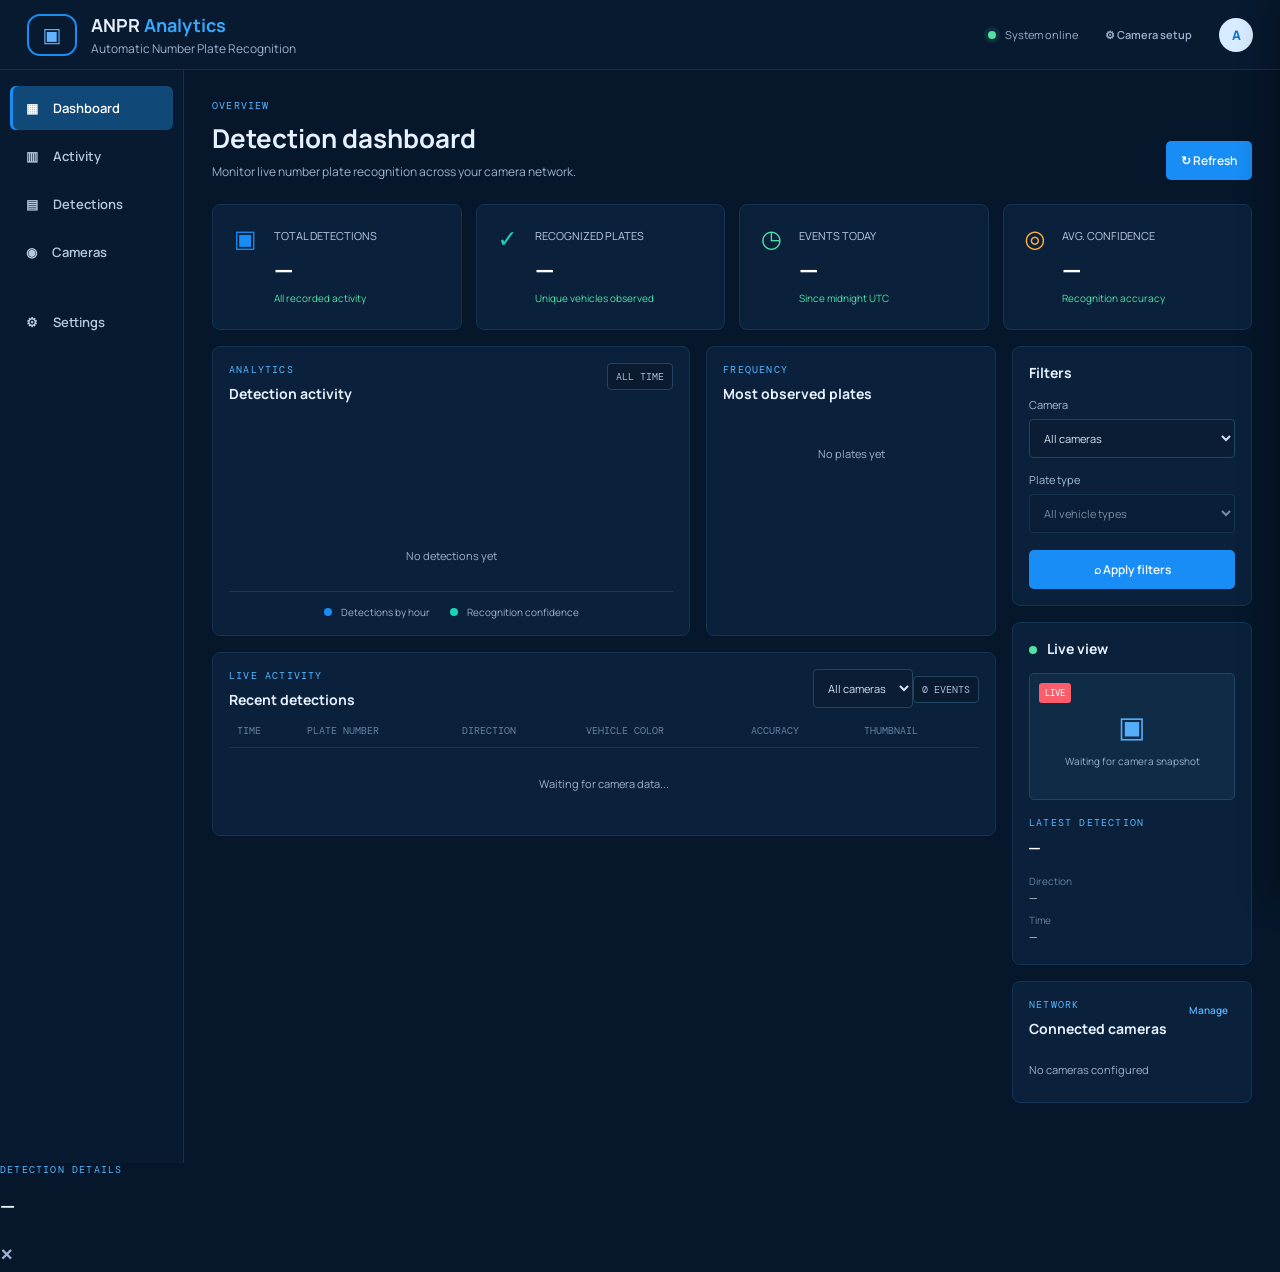
==== index.html @ 755a9836 "Show detection details in event modal" ====
<!doctype html><html lang="en"><head><meta charset="utf-8"><meta name="viewport" content="width=device-width,initial-scale=1"><title>ANPR Analytics</title><link rel="stylesheet" href="./styles.css"></head><body><header><div class="brand"><span class="mark">▣</span><div><strong>ANPR <b>Analytics</b></strong><small>Automatic Number Plate Recognition</small></div></div><div class="header-actions"><span class="live"><i></i> System online</span><button class="icon-button" id="camera-settings" title="Manage cameras">⚙ <span>Camera setup</span></button><span class="avatar">A</span></div></header><div class="app-layout"><nav class="sidebar"><a class="nav-item active" href="#overview">▦ <span>Dashboard</span></a><a class="nav-item" href="#activity">▥ <span>Activity</span></a><a class="nav-item" href="#detections">▤ <span>Detections</span></a><a class="nav-item" href="#cameras">◉ <span>Cameras</span></a><button class="nav-item settings-link" id="camera-settings-side">⚙ <span>Settings</span></button></nav><main><section class="title-row" id="overview"><div><p class="eyebrow">OVERVIEW</p><h1>Detection dashboard</h1><p class="sub">Monitor live number plate recognition across your camera network.</p></div><button id="refresh">↻ Refresh</button></section><section class="stats"><div class="stat"><span class="stat-icon blue">▣</span><div><small>TOTAL DETECTIONS</small><b id="total">—</b><em>All recorded activity</em></div></div><div class="stat"><span class="stat-icon teal">✓</span><div><small>RECOGNIZED PLATES</small><b id="unique">—</b><em>Unique vehicles observed</em></div></div><div class="stat"><span class="stat-icon lime">◷</span><div><small>EVENTS TODAY</small><b id="today">—</b><em>Since midnight UTC</em></div></div><div class="stat"><span class="stat-icon orange">◎</span><div><small>AVG. CONFIDENCE</small><b id="confidence">—</b><em>Recognition accuracy</em></div></div></section><div class="content-grid"><div class="main-column"><section class="panel trend" id="activity"><div class="panel-head"><div><p class="eyebrow">ANALYTICS</p><h2>Detection activity</h2></div><span class="period">ALL TIME</span></div><div id="chart" class="chart"><div class="empty">No detections yet</div></div><div class="chart-key"><span><i class="dot blue"></i> Detections by hour</span><span><i class="dot teal"></i> Recognition confidence</span></div></section><section class="panel frequency"><div class="panel-head"><div><p class="eyebrow">FREQUENCY</p><h2>Most observed plates</h2></div></div><div id="top" class="top-list"><div class="empty">No plates yet</div></div></section><section class="panel events" id="detections"><div class="panel-head"><div><p class="eyebrow">LIVE ACTIVITY</p><h2>Recent detections</h2></div><div class="feed-tools"><select id="camera-filter"><option value="">All cameras</option></select><span id="event-count" class="period">0 EVENTS</span></div></div><div class="table-wrap"><table><thead><tr><th>TIME</th><th>PLATE NUMBER</th><th>DIRECTION</th><th>VEHICLE COLOR</th><th>ACCURACY</th><th>THUMBNAIL</th></tr></thead><tbody id="events"><tr><td colspan="6" class="empty">Waiting for camera data...</td></tr></tbody></table></div></section></div><aside class="right-rail"><section class="panel filters"><div class="panel-head"><h2>Filters</h2></div><label>Camera<select id="camera-filter-side"><option value="">All cameras</option></select></label><label>Plate type<select disabled><option>All vehicle types</option></select></label><button id="apply-filters">⌕ Apply filters</button></section><section class="panel live-view"><div class="panel-head"><h2><i class="dot lime"></i> Live view</h2></div><div class="camera-preview"><span>LIVE</span><div class="camera-preview-icon">▣</div><p>Waiting for camera snapshot</p></div><div class="last-event"><p class="eyebrow">LATEST DETECTION</p><b id="latest-plate">—</b><dl><div><dt>Direction</dt><dd id="latest-camera">—</dd></div><div><dt>Time</dt><dd id="latest-time">—</dd></div></dl></div></section><section class="panel network" id="cameras"><div class="panel-head"><div><p class="eyebrow">NETWORK</p><h2>Connected cameras</h2></div><button class="small-action" id="open-cameras">Manage</button></div><div id="network-cameras" class="network-list"><div class="empty">No cameras configured</div></div></section></aside></div></main></div><div class="event-modal" id="event-modal" aria-hidden="true"><section class="event-dialog" role="dialog" aria-modal="true" aria-labelledby="modal-plate"><div class="modal-head"><div><p class="eyebrow">DETECTION DETAILS</p><h2 id="modal-plate">—</h2></div><button class="close-button" id="close-modal" title="Close">×</button></div><div id="modal-image" class="modal-image"></div><div id="modal-details" class="modal-details"></div></section></div><div class="drawer-backdrop" id="drawer-backdrop"></div><aside class="drawer" id="camera-drawer"><div class="drawer-head"><div><p class="eyebrow">SYSTEM / SOURCES</p><h2>Camera setup</h2></div><button class="close-button" id="close-drawer" title="Close">×</button></div><p class="drawer-intro">Connect and label the cameras that send ANPR detections to Platewatch.</p><form id="camera-form"><label>Camera name<input name="name" placeholder="North entrance" required maxlength="80"></label><label>Location <span>optional</span><input name="location" placeholder="Parking level 1"></label><label>Ingest URL <span>optional</span><input name="endpoint" placeholder="http://camera.local/anpr"></label><button class="primary" type="submit">＋ Add camera</button></form><div class="camera-list-head"><p class="eyebrow">CONNECTED CAMERAS</p><span id="camera-count">0</span></div><div id="camera-list" class="camera-list"></div></aside><script src="./app.js"></script></body></html>
---- styles.css ----
@import url('https://fonts.googleapis.com/css2?family=DM+Mono:wght@400;500&family=Manrope:wght@400;500;600;700;800&display=swap');
:root{--bg:#06172b;--sidebar:#071a30;--header:#081a30;--surface:#0b213b;--surface-2:#0d2947;--line:#183957;--text:#e8f1ff;--muted:#9bb1ce;--faint:#6382a3;--blue:#178df5;--teal:#17d5bb;--lime:#50e3a4;--orange:#ffaf3d;--red:#fc5d6b}*{box-sizing:border-box}body{margin:0;background:var(--bg);color:var(--text);font:13px Manrope,system-ui,sans-serif;min-height:100vh}header{height:70px;background:var(--header);border-bottom:1px solid #14314d;padding:0 27px;display:flex;align-items:center;justify-content:space-between}.brand{display:flex;gap:14px;align-items:center}.mark{display:grid;place-items:center;width:50px;height:42px;border:2px solid var(--blue);border-radius:13px;color:#63b5ff;font-size:20px}.brand strong{font-size:18px}.brand strong b{color:#35a9ff}.brand small{display:block;color:var(--muted);font-size:12px;margin-top:3px}.header-actions{display:flex;align-items:center;gap:19px}.live{font-size:11px;color:var(--muted)}.live i,.dot{display:inline-block;width:8px;height:8px;border-radius:50%;margin-right:7px}.live i{background:var(--lime);box-shadow:0 0 0 4px rgba(80,227,164,.1)}.dot.blue{background:var(--blue)}.dot.teal{background:var(--teal)}.dot.lime{background:var(--lime)}.avatar{display:grid;place-items:center;width:34px;height:34px;border-radius:50%;background:#d8ecff;color:#1675cb;font-weight:800}.icon-button{background:transparent;color:var(--muted);border:0;padding:8px;font-size:11px}.icon-button:hover{background:var(--surface);color:var(--text)}.app-layout{display:grid;grid-template-columns:184px minmax(0,1fr)}.sidebar{background:var(--sidebar);border-right:1px solid #14314d;min-height:calc(100vh - 70px);padding:16px 10px}.nav-item{display:flex;align-items:center;gap:15px;width:100%;border:0;border-radius:6px;background:transparent;color:#b6c9e0;padding:13px 16px;margin-bottom:4px;text-align:left;font:600 13px Manrope;cursor:pointer;text-decoration:none}.nav-item:hover{background:#0d2c4b;color:#fff;transform:none}.nav-item.active{background:#104877;color:#fff;box-shadow:inset 3px 0 var(--blue)}.settings-link{margin-top:26px}main{max-width:1320px;width:100%;padding:29px 28px 60px;margin:auto}.title-row{display:flex;justify-content:space-between;align-items:end;margin-bottom:24px}.eyebrow{font:10px 'DM Mono';letter-spacing:1.2px;color:#54b6ff;margin:0 0 8px}.title-row h1{font-size:26px;margin:0;letter-spacing:0}.sub{color:var(--muted);margin:7px 0 0;font-size:12px}button{border:0;border-radius:5px;background:var(--blue);color:white;padding:11px 15px;font:600 12px Manrope;cursor:pointer;transition:filter .15s,transform .15s}button:hover{filter:brightness(1.12);transform:translateY(-1px)}.stats{display:grid;grid-template-columns:repeat(4,1fr);gap:14px;margin-bottom:16px}.stat{min-height:126px;background:var(--surface);border:1px solid #123452;border-radius:8px;padding:21px;display:flex;gap:17px}.stat-icon{font-size:24px;line-height:1}.stat-icon.blue{color:var(--blue)}.stat-icon.teal{color:var(--teal)}.stat-icon.lime{color:var(--lime)}.stat-icon.orange{color:var(--orange)}.stat small{display:block;color:#becde0;font-size:11px;margin:2px 0 14px}.stat b{display:block;font-size:25px;line-height:1;color:white}.stat em{display:block;font-style:normal;color:var(--lime);font-size:10px;margin-top:9px}.content-grid{display:grid;grid-template-columns:minmax(0,1fr) 240px;gap:16px}.main-column{display:grid;grid-template-columns:minmax(0,1.65fr) minmax(240px,1fr);gap:16px;align-content:start}.panel{background:var(--surface);border:1px solid #123452;border-radius:8px;padding:16px}.panel-head{display:flex;justify-content:space-between;align-items:start;margin-bottom:15px}.panel h2{font-size:14px;margin:0}.period{font:10px 'DM Mono';color:#a7bbd2;background:#0a1b30;border:1px solid #214461;padding:6px 8px;border-radius:4px}.trend{min-height:265px}.chart{height:174px;display:flex;align-items:end;gap:8px;border-bottom:1px solid #183a59;padding:0 8px}.bar-wrap{flex:1;display:flex;flex-direction:column;align-items:center;gap:7px;height:100%;justify-content:end}.bar{width:100%;max-width:30px;background:var(--blue);border-radius:3px 3px 0 0;min-height:4px;box-shadow:0 0 12px rgba(23,141,245,.25)}.bar-label{font:9px 'DM Mono';color:var(--faint)}.chart-key{display:flex;justify-content:center;gap:20px;color:var(--muted);font-size:10px;margin-top:13px}.frequency{min-height:265px}.top-row{display:grid;grid-template-columns:1fr auto;gap:8px;margin:0 0 16px}.top-row strong{font:12px 'DM Mono';letter-spacing:.8px}.top-row span{font-size:10px;color:var(--muted)}.track{grid-column:1/-1;height:5px;border-radius:5px;overflow:hidden;background:#163650}.fill{height:100%;background:var(--teal)}.events{grid-column:1/-1}.table-wrap{overflow:auto}table{width:100%;border-collapse:collapse;text-align:left}th{font:10px 'DM Mono';font-weight:400;color:var(--faint);padding:0 8px 10px}td{border-top:1px solid #153754;padding:13px 8px;color:#c4d4e8;font-size:11px}td:nth-child(2){font:12px 'DM Mono';color:white}.confidence{color:var(--lime)}.type-tag{display:inline-block;padding:3px 8px;border-radius:10px;background:#0d579a;color:#cfeaff;font-size:10px}.right-rail{display:flex;flex-direction:column;gap:16px}.filters label{display:block;color:#a8bcd3;font-size:11px;margin:14px 0}.filters select{width:100%;margin-top:7px}.filters button{width:100%;margin-top:3px}.filters select:disabled{opacity:.55}select{border:1px solid #214461;border-radius:4px;background:#0a1d34;color:#d4e4f5;padding:10px;font:11px Manrope;outline:0}.live-view{padding-bottom:18px}.live-view h2 .dot{vertical-align:middle}.camera-preview{height:127px;background:#102b46;border:1px solid #204765;border-radius:5px;display:flex;flex-direction:column;align-items:center;justify-content:center;color:var(--muted);position:relative;overflow:hidden}.camera-preview span{position:absolute;top:9px;left:9px;background:var(--red);color:#fff;font:9px 'DM Mono';padding:4px 6px;border-radius:3px}.camera-preview-icon{font-size:29px;color:#55aefa}.camera-preview p{font-size:10px;margin:8px 0 0}.last-event{margin-top:16px}.last-event>b{font:18px 'DM Mono';letter-spacing:1px;color:white}.last-event dl{margin:13px 0 0}.last-event dl div{margin-top:8px}.last-event dt{font-size:10px;color:var(--faint)}.last-event dd{margin:2px 0;color:#d5e2f1;font-size:11px}.network-list>div{display:grid;grid-template-columns:auto 1fr;align-items:center;gap:2px 0;padding:9px 0;border-top:1px solid #153754}.network-list>div:first-child{border-top:0}.network-list .dot{grid-row:1/3;margin-right:7px}.network-list span{font-size:11px}.network-list small{color:var(--faint);font-size:10px}.small-action{padding:5px 7px;background:transparent;color:#55b6ff;font-size:10px}.empty{color:var(--muted);font-size:11px;text-align:center;width:100%;padding:28px}.drawer-backdrop{position:fixed;inset:0;background:rgba(1,8,18,.75);opacity:0;pointer-events:none;transition:opacity .25s;z-index:4}.drawer-backdrop.open{opacity:1;pointer-events:auto}.drawer{position:fixed;z-index:5;right:0;top:0;height:100%;width:min(400px,100%);background:#0a2039;border-left:1px solid #214461;padding:28px;transform:translateX(100%);transition:transform .25s;box-shadow:-12px 0 28px rgba(0,0,0,.3);overflow:auto}.drawer.open{transform:translateX(0)}.drawer-head{display:flex;justify-content:space-between;align-items:start}.drawer h2{font-size:22px;margin:0}.close-button{padding:0;background:transparent;color:var(--muted);font-size:27px}.drawer-intro{color:var(--muted);font-size:12px;line-height:1.6;margin:18px 0 25px}.drawer label{display:block;color:#a8bcd3;font-size:11px;margin:15px 0}.drawer label span{color:var(--faint)}.drawer input{display:block;width:100%;border:1px solid #214461;border-radius:4px;background:#07192c;color:white;padding:11px;margin-top:7px;font:12px Manrope;outline:0}.drawer input:focus,select:focus{border-color:#268fe8;box-shadow:0 0 0 3px rgba(23,141,245,.15)}.primary{width:100%;margin:8px 0 28px}.camera-list-head{border-top:1px solid #214461;padding-top:19px;display:flex;justify-content:space-between}.camera-list-head span{background:#123753;color:#75c7ff;border-radius:4px;padding:4px 7px;font:10px 'DM Mono'}.camera-item{display:flex;align-items:center;gap:10px;border-bottom:1px solid #153754;padding:13px 0}.camera-item>div{flex:1}.camera-item strong,.camera-item small{display:block}.camera-item strong{font-size:12px}.camera-item small{color:var(--faint);font-size:10px;margin-top:3px}.camera-status{width:8px;height:8px;border-radius:50%;background:var(--lime);box-shadow:0 0 0 4px rgba(80,227,164,.1)}.delete-camera{background:transparent;color:var(--faint);font-size:19px;padding:3px 7px}.delete-camera:hover{color:var(--red);background:transparent}@media(max-width:1050px){.content-grid{grid-template-columns:1fr}.right-rail{display:grid;grid-template-columns:repeat(3,1fr)}.right-rail .panel{min-width:0}}@media(max-width:760px){header{padding:0 16px}.brand small,.live,.icon-button span{display:none}.app-layout{display:block}.sidebar{display:flex;overflow:auto;min-height:auto;padding:8px;border-bottom:1px solid #14314d}.nav-item{width:auto;white-space:nowrap;padding:9px 12px;margin:0}.settings-link{margin:0}.nav-item span{font-size:11px}main{padding:23px 14px}.title-row{align-items:start}.title-row h1{font-size:21px}.stats{grid-template-columns:1fr 1fr;gap:8px}.stat{padding:14px;min-height:105px;gap:10px}.stat b{font-size:20px}.main-column{grid-template-columns:1fr}.right-rail{grid-template-columns:1fr}.feed-tools{flex-direction:column;align-items:end}.chart-key{font-size:9px}.drawer{padding:23px}}
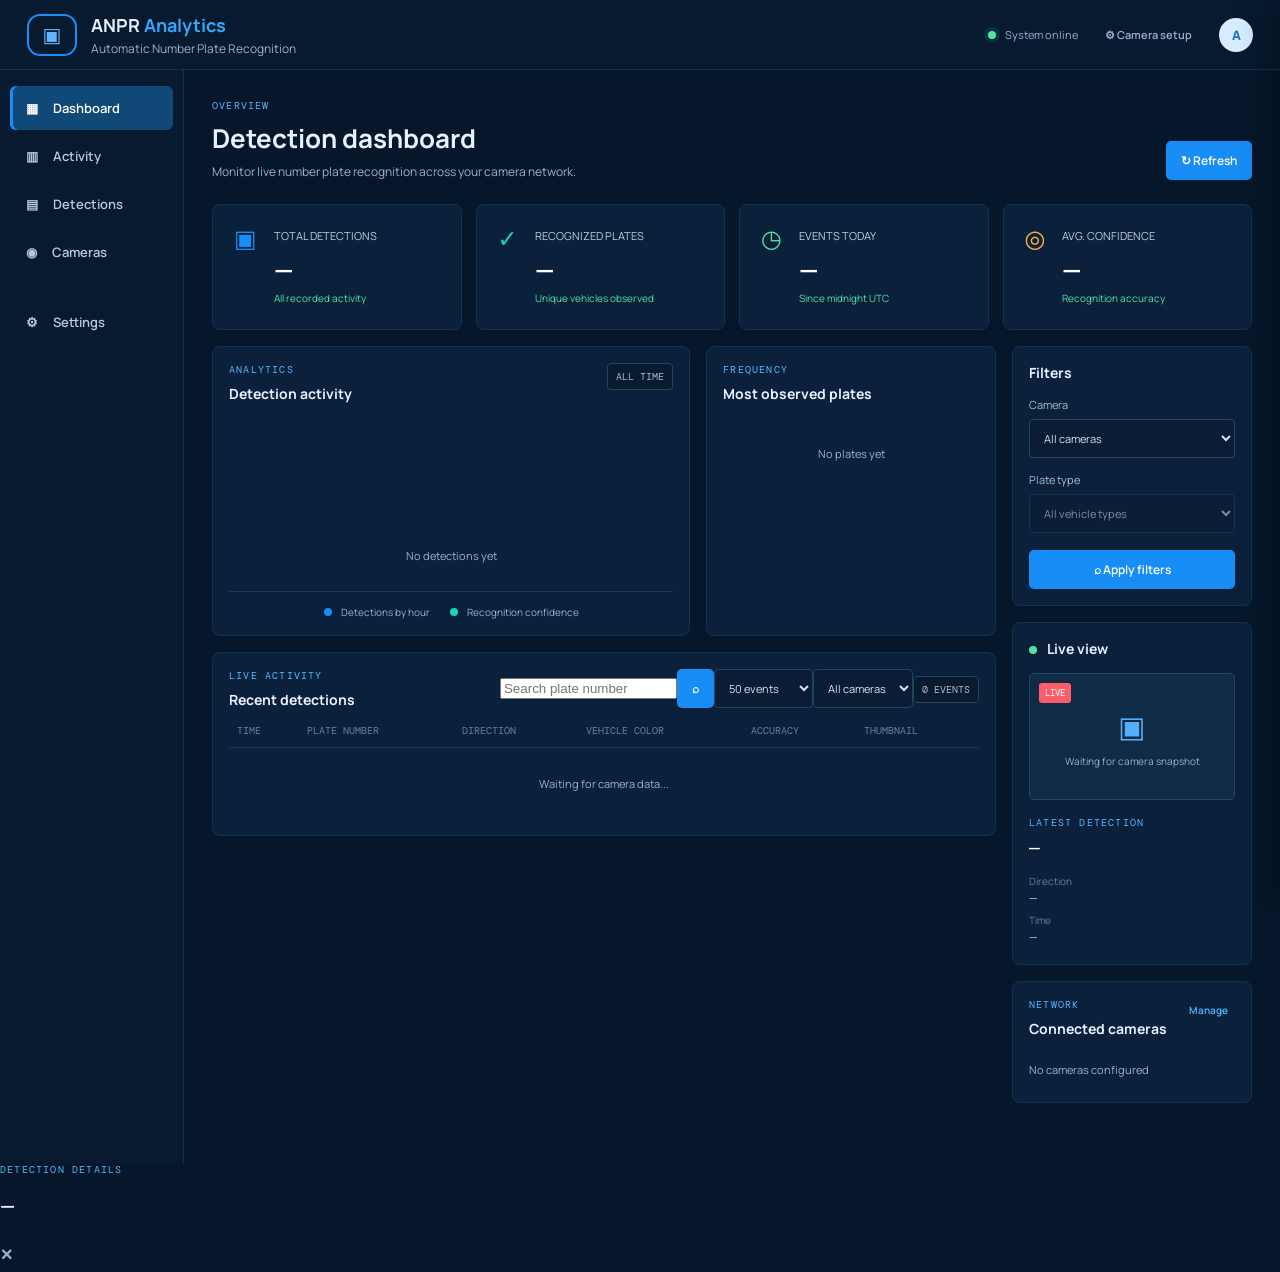
==== commit ea82fb49: "Add event count selection and plate search" ====
--- a/index.html
+++ b/index.html
@@ -1 +1 @@
-<!doctype html><html lang="en"><head><meta charset="utf-8"><meta name="viewport" content="width=device-width,initial-scale=1"><title>ANPR Analytics</title><link rel="stylesheet" href="./styles.css"></head><body><header><div class="brand"><span class="mark">▣</span><div><strong>ANPR <b>Analytics</b></strong><small>Automatic Number Plate Recognition</small></div></div><div class="header-actions"><span class="live"><i></i> System online</span><button class="icon-button" id="camera-settings" title="Manage cameras">⚙ <span>Camera setup</span></button><span class="avatar">A</span></div></header><div class="app-layout"><nav class="sidebar"><a class="nav-item active" href="#overview">▦ <span>Dashboard</span></a><a class="nav-item" href="#activity">▥ <span>Activity</span></a><a class="nav-item" href="#detections">▤ <span>Detections</span></a><a class="nav-item" href="#cameras">◉ <span>Cameras</span></a><button class="nav-item settings-link" id="camera-settings-side">⚙ <span>Settings</span></button></nav><main><section class="title-row" id="overview"><div><p class="eyebrow">OVERVIEW</p><h1>Detection dashboard</h1><p class="sub">Monitor live number plate recognition across your camera network.</p></div><button id="refresh">↻ Refresh</button></section><section class="stats"><div class="stat"><span class="stat-icon blue">▣</span><div><small>TOTAL DETECTIONS</small><b id="total">—</b><em>All recorded activity</em></div></div><div class="stat"><span class="stat-icon teal">✓</span><div><small>RECOGNIZED PLATES</small><b id="unique">—</b><em>Unique vehicles observed</em></div></div><div class="stat"><span class="stat-icon lime">◷</span><div><small>EVENTS TODAY</small><b id="today">—</b><em>Since midnight UTC</em></div></div><div class="stat"><span class="stat-icon orange">◎</span><div><small>AVG. CONFIDENCE</small><b id="confidence">—</b><em>Recognition accuracy</em></div></div></section><div class="content-grid"><div class="main-column"><section class="panel trend" id="activity"><div class="panel-head"><div><p class="eyebrow">ANALYTICS</p><h2>Detection activity</h2></div><span class="period">ALL TIME</span></div><div id="chart" class="chart"><div class="empty">No detections yet</div></div><div class="chart-key"><span><i class="dot blue"></i> Detections by hour</span><span><i class="dot teal"></i> Recognition confidence</span></div></section><section class="panel frequency"><div class="panel-head"><div><p class="eyebrow">FREQUENCY</p><h2>Most observed plates</h2></div></div><div id="top" class="top-list"><div class="empty">No plates yet</div></div></section><section class="panel events" id="detections"><div class="panel-head"><div><p class="eyebrow">LIVE ACTIVITY</p><h2>Recent detections</h2></div><div class="feed-tools"><select id="camera-filter"><option value="">All cameras</option></select><span id="event-count" class="period">0 EVENTS</span></div></div><div class="table-wrap"><table><thead><tr><th>TIME</th><th>PLATE NUMBER</th><th>DIRECTION</th><th>VEHICLE COLOR</th><th>ACCURACY</th><th>THUMBNAIL</th></tr></thead><tbody id="events"><tr><td colspan="6" class="empty">Waiting for camera data...</td></tr></tbody></table></div></section></div><aside class="right-rail"><section class="panel filters"><div class="panel-head"><h2>Filters</h2></div><label>Camera<select id="camera-filter-side"><option value="">All cameras</option></select></label><label>Plate type<select disabled><option>All vehicle types</option></select></label><button id="apply-filters">⌕ Apply filters</button></section><section class="panel live-view"><div class="panel-head"><h2><i class="dot lime"></i> Live view</h2></div><div class="camera-preview"><span>LIVE</span><div class="camera-preview-icon">▣</div><p>Waiting for camera snapshot</p></div><div class="last-event"><p class="eyebrow">LATEST DETECTION</p><b id="latest-plate">—</b><dl><div><dt>Direction</dt><dd id="latest-camera">—</dd></div><div><dt>Time</dt><dd id="latest-time">—</dd></div></dl></div></section><section class="panel network" id="cameras"><div class="panel-head"><div><p class="eyebrow">NETWORK</p><h2>Connected cameras</h2></div><button class="small-action" id="open-cameras">Manage</button></div><div id="network-cameras" class="network-list"><div class="empty">No cameras configured</div></div></section></aside></div></main></div><div class="event-modal" id="event-modal" aria-hidden="true"><section class="event-dialog" role="dialog" aria-modal="true" aria-labelledby="modal-plate"><div class="modal-head"><div><p class="eyebrow">DETECTION DETAILS</p><h2 id="modal-plate">—</h2></div><button class="close-button" id="close-modal" title="Close">×</button></div><div id="modal-image" class="modal-image"></div><div id="modal-details" class="modal-details"></div></section></div><div class="drawer-backdrop" id="drawer-backdrop"></div><aside class="drawer" id="camera-drawer"><div class="drawer-head"><div><p class="eyebrow">SYSTEM / SOURCES</p><h2>Camera setup</h2></div><button class="close-button" id="close-drawer" title="Close">×</button></div><p class="drawer-intro">Connect and label the cameras that send ANPR detections to Platewatch.</p><form id="camera-form"><label>Camera name<input name="name" placeholder="North entrance" required maxlength="80"></label><label>Location <span>optional</span><input name="location" placeholder="Parking level 1"></label><label>Ingest URL <span>optional</span><input name="endpoint" placeholder="http://camera.local/anpr"></label><button class="primary" type="submit">＋ Add camera</button></form><div class="camera-list-head"><p class="eyebrow">CONNECTED CAMERAS</p><span id="camera-count">0</span></div><div id="camera-list" class="camera-list"></div></aside><script src="./app.js"></script></body></html>
+<!doctype html><html lang="en"><head><meta charset="utf-8"><meta name="viewport" content="width=device-width,initial-scale=1"><title>ANPR Analytics</title><link rel="stylesheet" href="./styles.css"></head><body><header><div class="brand"><span class="mark">▣</span><div><strong>ANPR <b>Analytics</b></strong><small>Automatic Number Plate Recognition</small></div></div><div class="header-actions"><span class="live"><i></i> System online</span><button class="icon-button" id="camera-settings" title="Manage cameras">⚙ <span>Camera setup</span></button><span class="avatar">A</span></div></header><div class="app-layout"><nav class="sidebar"><a class="nav-item active" href="#overview">▦ <span>Dashboard</span></a><a class="nav-item" href="#activity">▥ <span>Activity</span></a><a class="nav-item" href="#detections">▤ <span>Detections</span></a><a class="nav-item" href="#cameras">◉ <span>Cameras</span></a><button class="nav-item settings-link" id="camera-settings-side">⚙ <span>Settings</span></button></nav><main><section class="title-row" id="overview"><div><p class="eyebrow">OVERVIEW</p><h1>Detection dashboard</h1><p class="sub">Monitor live number plate recognition across your camera network.</p></div><button id="refresh">↻ Refresh</button></section><section class="stats"><div class="stat"><span class="stat-icon blue">▣</span><div><small>TOTAL DETECTIONS</small><b id="total">—</b><em>All recorded activity</em></div></div><div class="stat"><span class="stat-icon teal">✓</span><div><small>RECOGNIZED PLATES</small><b id="unique">—</b><em>Unique vehicles observed</em></div></div><div class="stat"><span class="stat-icon lime">◷</span><div><small>EVENTS TODAY</small><b id="today">—</b><em>Since midnight UTC</em></div></div><div class="stat"><span class="stat-icon orange">◎</span><div><small>AVG. CONFIDENCE</small><b id="confidence">—</b><em>Recognition accuracy</em></div></div></section><div class="content-grid"><div class="main-column"><section class="panel trend" id="activity"><div class="panel-head"><div><p class="eyebrow">ANALYTICS</p><h2>Detection activity</h2></div><span class="period">ALL TIME</span></div><div id="chart" class="chart"><div class="empty">No detections yet</div></div><div class="chart-key"><span><i class="dot blue"></i> Detections by hour</span><span><i class="dot teal"></i> Recognition confidence</span></div></section><section class="panel frequency"><div class="panel-head"><div><p class="eyebrow">FREQUENCY</p><h2>Most observed plates</h2></div></div><div id="top" class="top-list"><div class="empty">No plates yet</div></div></section><section class="panel events" id="detections"><div class="panel-head"><div><p class="eyebrow">LIVE ACTIVITY</p><h2>Recent detections</h2></div><div class="feed-tools"><input id="plate-search" type="search" placeholder="Search plate number" autocomplete="off"><button class="search-button" id="search-plate" title="Search plate number">⌕</button><select id="event-limit" title="Number of events to display"><option value="25">25 events</option><option value="50" selected>50 events</option><option value="100">100 events</option><option value="250">250 events</option><option value="500">500 events</option></select><select id="camera-filter"><option value="">All cameras</option></select><span id="event-count" class="period">0 EVENTS</span></div></div><div class="table-wrap"><table><thead><tr><th>TIME</th><th>PLATE NUMBER</th><th>DIRECTION</th><th>VEHICLE COLOR</th><th>ACCURACY</th><th>THUMBNAIL</th></tr></thead><tbody id="events"><tr><td colspan="6" class="empty">Waiting for camera data...</td></tr></tbody></table></div></section></div><aside class="right-rail"><section class="panel filters"><div class="panel-head"><h2>Filters</h2></div><label>Camera<select id="camera-filter-side"><option value="">All cameras</option></select></label><label>Plate type<select disabled><option>All vehicle types</option></select></label><button id="apply-filters">⌕ Apply filters</button></section><section class="panel live-view"><div class="panel-head"><h2><i class="dot lime"></i> Live view</h2></div><div class="camera-preview"><span>LIVE</span><div class="camera-preview-icon">▣</div><p>Waiting for camera snapshot</p></div><div class="last-event"><p class="eyebrow">LATEST DETECTION</p><b id="latest-plate">—</b><dl><div><dt>Direction</dt><dd id="latest-camera">—</dd></div><div><dt>Time</dt><dd id="latest-time">—</dd></div></dl></div></section><section class="panel network" id="cameras"><div class="panel-head"><div><p class="eyebrow">NETWORK</p><h2>Connected cameras</h2></div><button class="small-action" id="open-cameras">Manage</button></div><div id="network-cameras" class="network-list"><div class="empty">No cameras configured</div></div></section></aside></div></main></div><div class="event-modal" id="event-modal" aria-hidden="true"><section class="event-dialog" role="dialog" aria-modal="true" aria-labelledby="modal-plate"><div class="modal-head"><div><p class="eyebrow">DETECTION DETAILS</p><h2 id="modal-plate">—</h2></div><button class="close-button" id="close-modal" title="Close">×</button></div><div id="modal-image" class="modal-image"></div><div id="modal-details" class="modal-details"></div></section></div><div class="drawer-backdrop" id="drawer-backdrop"></div><aside class="drawer" id="camera-drawer"><div class="drawer-head"><div><p class="eyebrow">SYSTEM / SOURCES</p><h2>Camera setup</h2></div><button class="close-button" id="close-drawer" title="Close">×</button></div><p class="drawer-intro">Connect and label the cameras that send ANPR detections to Platewatch.</p><form id="camera-form"><label>Camera name<input name="name" placeholder="North entrance" required maxlength="80"></label><label>Location <span>optional</span><input name="location" placeholder="Parking level 1"></label><label>Ingest URL <span>optional</span><input name="endpoint" placeholder="http://camera.local/anpr"></label><button class="primary" type="submit">＋ Add camera</button></form><div class="camera-list-head"><p class="eyebrow">CONNECTED CAMERAS</p><span id="camera-count">0</span></div><div id="camera-list" class="camera-list"></div></aside><script src="./app.js"></script></body></html>
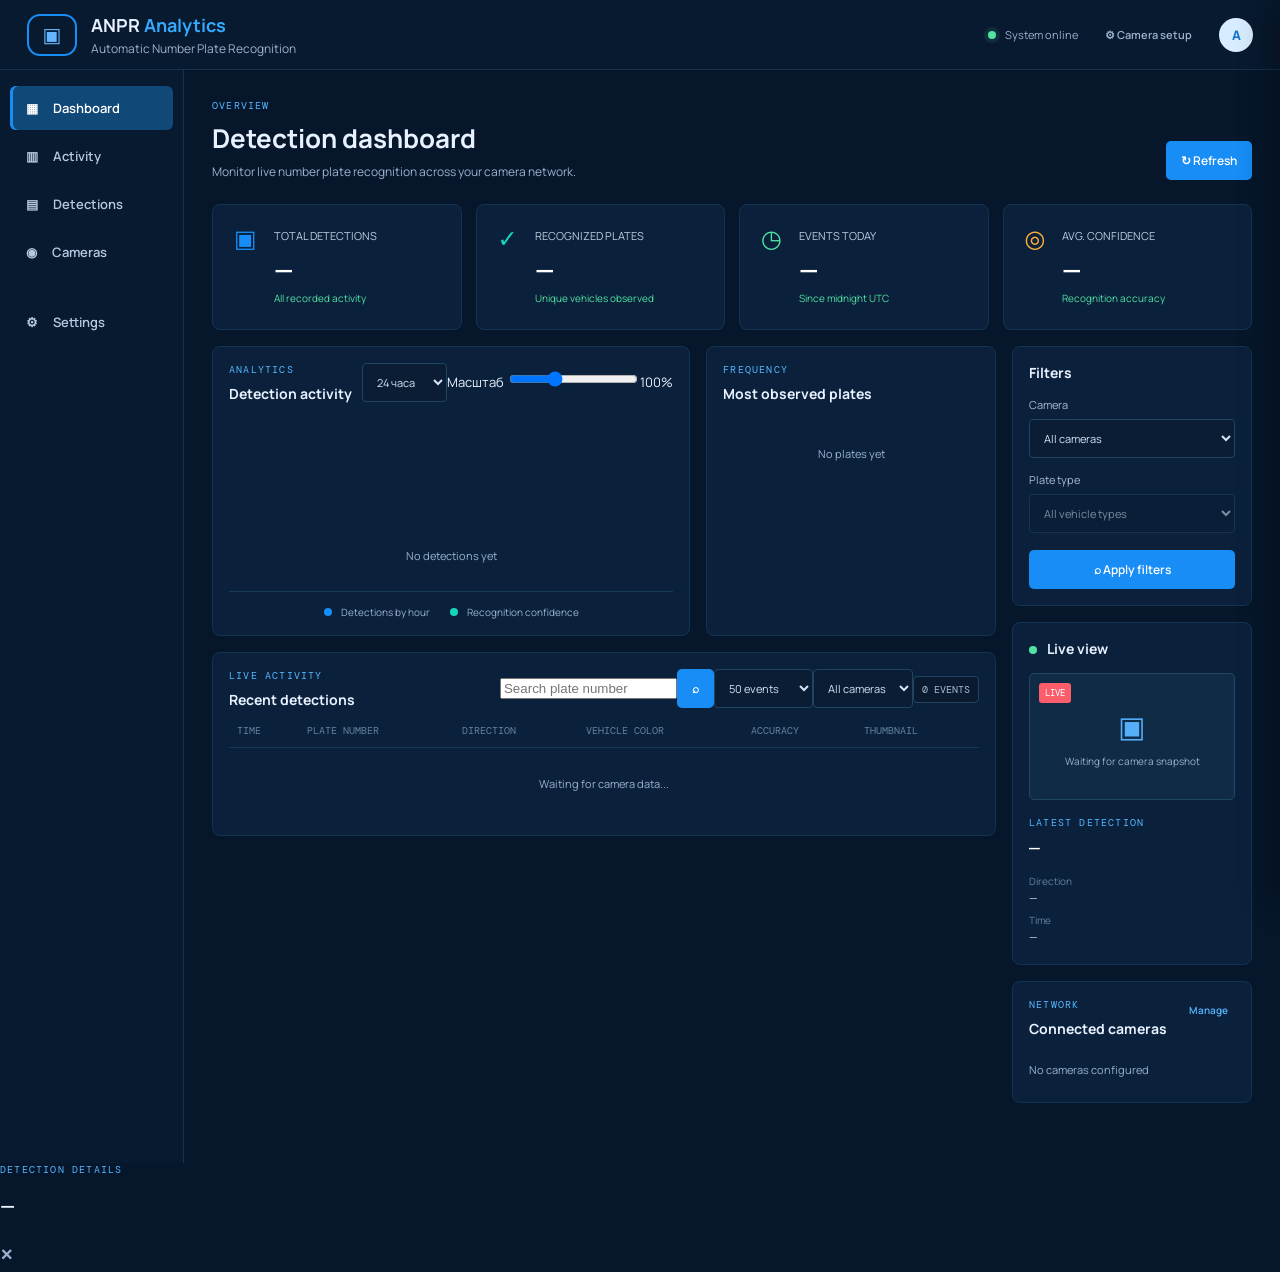
==== commit 774a477b: "Fix analytics chart overflow and add zoom controls" ====
--- a/index.html
+++ b/index.html
@@ -1 +1 @@
-<!doctype html><html lang="en"><head><meta charset="utf-8"><meta name="viewport" content="width=device-width,initial-scale=1"><title>ANPR Analytics</title><link rel="stylesheet" href="./styles.css"></head><body><header><div class="brand"><span class="mark">▣</span><div><strong>ANPR <b>Analytics</b></strong><small>Automatic Number Plate Recognition</small></div></div><div class="header-actions"><span class="live"><i></i> System online</span><button class="icon-button" id="camera-settings" title="Manage cameras">⚙ <span>Camera setup</span></button><span class="avatar">A</span></div></header><div class="app-layout"><nav class="sidebar"><a class="nav-item active" href="#overview">▦ <span>Dashboard</span></a><a class="nav-item" href="#activity">▥ <span>Activity</span></a><a class="nav-item" href="#detections">▤ <span>Detections</span></a><a class="nav-item" href="#cameras">◉ <span>Cameras</span></a><button class="nav-item settings-link" id="camera-settings-side">⚙ <span>Settings</span></button></nav><main><section class="title-row" id="overview"><div><p class="eyebrow">OVERVIEW</p><h1>Detection dashboard</h1><p class="sub">Monitor live number plate recognition across your camera network.</p></div><button id="refresh">↻ Refresh</button></section><section class="stats"><div class="stat"><span class="stat-icon blue">▣</span><div><small>TOTAL DETECTIONS</small><b id="total">—</b><em>All recorded activity</em></div></div><div class="stat"><span class="stat-icon teal">✓</span><div><small>RECOGNIZED PLATES</small><b id="unique">—</b><em>Unique vehicles observed</em></div></div><div class="stat"><span class="stat-icon lime">◷</span><div><small>EVENTS TODAY</small><b id="today">—</b><em>Since midnight UTC</em></div></div><div class="stat"><span class="stat-icon orange">◎</span><div><small>AVG. CONFIDENCE</small><b id="confidence">—</b><em>Recognition accuracy</em></div></div></section><div class="content-grid"><div class="main-column"><section class="panel trend" id="activity"><div class="panel-head"><div><p class="eyebrow">ANALYTICS</p><h2>Detection activity</h2></div><span class="period">ALL TIME</span></div><div id="chart" class="chart"><div class="empty">No detections yet</div></div><div class="chart-key"><span><i class="dot blue"></i> Detections by hour</span><span><i class="dot teal"></i> Recognition confidence</span></div></section><section class="panel frequency"><div class="panel-head"><div><p class="eyebrow">FREQUENCY</p><h2>Most observed plates</h2></div></div><div id="top" class="top-list"><div class="empty">No plates yet</div></div></section><section class="panel events" id="detections"><div class="panel-head"><div><p class="eyebrow">LIVE ACTIVITY</p><h2>Recent detections</h2></div><div class="feed-tools"><input id="plate-search" type="search" placeholder="Search plate number" autocomplete="off"><button class="search-button" id="search-plate" title="Search plate number">⌕</button><select id="event-limit" title="Number of events to display"><option value="25">25 events</option><option value="50" selected>50 events</option><option value="100">100 events</option><option value="250">250 events</option><option value="500">500 events</option></select><select id="camera-filter"><option value="">All cameras</option></select><span id="event-count" class="period">0 EVENTS</span></div></div><div class="table-wrap"><table><thead><tr><th>TIME</th><th>PLATE NUMBER</th><th>DIRECTION</th><th>VEHICLE COLOR</th><th>ACCURACY</th><th>THUMBNAIL</th></tr></thead><tbody id="events"><tr><td colspan="6" class="empty">Waiting for camera data...</td></tr></tbody></table></div></section></div><aside class="right-rail"><section class="panel filters"><div class="panel-head"><h2>Filters</h2></div><label>Camera<select id="camera-filter-side"><option value="">All cameras</option></select></label><label>Plate type<select disabled><option>All vehicle types</option></select></label><button id="apply-filters">⌕ Apply filters</button></section><section class="panel live-view"><div class="panel-head"><h2><i class="dot lime"></i> Live view</h2></div><div class="camera-preview"><span>LIVE</span><div class="camera-preview-icon">▣</div><p>Waiting for camera snapshot</p></div><div class="last-event"><p class="eyebrow">LATEST DETECTION</p><b id="latest-plate">—</b><dl><div><dt>Direction</dt><dd id="latest-camera">—</dd></div><div><dt>Time</dt><dd id="latest-time">—</dd></div></dl></div></section><section class="panel network" id="cameras"><div class="panel-head"><div><p class="eyebrow">NETWORK</p><h2>Connected cameras</h2></div><button class="small-action" id="open-cameras">Manage</button></div><div id="network-cameras" class="network-list"><div class="empty">No cameras configured</div></div></section></aside></div></main></div><div class="event-modal" id="event-modal" aria-hidden="true"><section class="event-dialog" role="dialog" aria-modal="true" aria-labelledby="modal-plate"><div class="modal-head"><div><p class="eyebrow">DETECTION DETAILS</p><h2 id="modal-plate">—</h2></div><button class="close-button" id="close-modal" title="Close">×</button></div><div id="modal-image" class="modal-image"></div><div id="modal-details" class="modal-details"></div></section></div><div class="drawer-backdrop" id="drawer-backdrop"></div><aside class="drawer" id="camera-drawer"><div class="drawer-head"><div><p class="eyebrow">SYSTEM / SOURCES</p><h2>Camera setup</h2></div><button class="close-button" id="close-drawer" title="Close">×</button></div><p class="drawer-intro">Connect and label the cameras that send ANPR detections to Platewatch.</p><form id="camera-form"><label>Camera name<input name="name" placeholder="North entrance" required maxlength="80"></label><label>Location <span>optional</span><input name="location" placeholder="Parking level 1"></label><label>Ingest URL <span>optional</span><input name="endpoint" placeholder="http://camera.local/anpr"></label><button class="primary" type="submit">＋ Add camera</button></form><div class="camera-list-head"><p class="eyebrow">CONNECTED CAMERAS</p><span id="camera-count">0</span></div><div id="camera-list" class="camera-list"></div></aside><script src="./app.js"></script></body></html>
+<!doctype html><html lang="en"><head><meta charset="utf-8"><meta name="viewport" content="width=device-width,initial-scale=1"><title>ANPR Analytics</title><link rel="stylesheet" href="./styles.css"></head><body><header><div class="brand"><span class="mark">▣</span><div><strong>ANPR <b>Analytics</b></strong><small>Automatic Number Plate Recognition</small></div></div><div class="header-actions"><span class="live"><i></i> System online</span><button class="icon-button" id="camera-settings" title="Manage cameras">⚙ <span>Camera setup</span></button><span class="avatar">A</span></div></header><div class="app-layout"><nav class="sidebar"><a class="nav-item active" href="#overview">▦ <span>Dashboard</span></a><a class="nav-item" href="#activity">▥ <span>Activity</span></a><a class="nav-item" href="#detections">▤ <span>Detections</span></a><a class="nav-item" href="#cameras">◉ <span>Cameras</span></a><button class="nav-item settings-link" id="camera-settings-side">⚙ <span>Settings</span></button></nav><main><section class="title-row" id="overview"><div><p class="eyebrow">OVERVIEW</p><h1>Detection dashboard</h1><p class="sub">Monitor live number plate recognition across your camera network.</p></div><button id="refresh">↻ Refresh</button></section><section class="stats"><div class="stat"><span class="stat-icon blue">▣</span><div><small>TOTAL DETECTIONS</small><b id="total">—</b><em>All recorded activity</em></div></div><div class="stat"><span class="stat-icon teal">✓</span><div><small>RECOGNIZED PLATES</small><b id="unique">—</b><em>Unique vehicles observed</em></div></div><div class="stat"><span class="stat-icon lime">◷</span><div><small>EVENTS TODAY</small><b id="today">—</b><em>Since midnight UTC</em></div></div><div class="stat"><span class="stat-icon orange">◎</span><div><small>AVG. CONFIDENCE</small><b id="confidence">—</b><em>Recognition accuracy</em></div></div></section><div class="content-grid"><div class="main-column"><section class="panel trend" id="activity"><div class="panel-head"><div><p class="eyebrow">ANALYTICS</p><h2>Detection activity</h2></div><div class="chart-controls"><select id="chart-range" aria-label="Количество часовых интервалов"><option value="6">6 часов</option><option value="12">12 часов</option><option value="24" selected>24 часа</option></select><label class="chart-zoom">Масштаб <input id="chart-zoom" type="range" min="60" max="180" value="100" step="10"><span id="chart-zoom-value">100%</span></label></div></div><div id="chart" class="chart"><div class="empty">No detections yet</div></div><div class="chart-key"><span><i class="dot blue"></i> Detections by hour</span><span><i class="dot teal"></i> Recognition confidence</span></div></section><section class="panel frequency"><div class="panel-head"><div><p class="eyebrow">FREQUENCY</p><h2>Most observed plates</h2></div></div><div id="top" class="top-list"><div class="empty">No plates yet</div></div></section><section class="panel events" id="detections"><div class="panel-head"><div><p class="eyebrow">LIVE ACTIVITY</p><h2>Recent detections</h2></div><div class="feed-tools"><input id="plate-search" type="search" placeholder="Search plate number" autocomplete="off"><button class="search-button" id="search-plate" title="Search plate number">⌕</button><select id="event-limit" title="Number of events to display"><option value="25">25 events</option><option value="50" selected>50 events</option><option value="100">100 events</option><option value="250">250 events</option><option value="500">500 events</option></select><select id="camera-filter"><option value="">All cameras</option></select><span id="event-count" class="period">0 EVENTS</span></div></div><div class="table-wrap"><table><thead><tr><th>TIME</th><th>PLATE NUMBER</th><th>DIRECTION</th><th>VEHICLE COLOR</th><th>ACCURACY</th><th>THUMBNAIL</th></tr></thead><tbody id="events"><tr><td colspan="6" class="empty">Waiting for camera data...</td></tr></tbody></table></div></section></div><aside class="right-rail"><section class="panel filters"><div class="panel-head"><h2>Filters</h2></div><label>Camera<select id="camera-filter-side"><option value="">All cameras</option></select></label><label>Plate type<select disabled><option>All vehicle types</option></select></label><button id="apply-filters">⌕ Apply filters</button></section><section class="panel live-view"><div class="panel-head"><h2><i class="dot lime"></i> Live view</h2></div><div class="camera-preview"><span>LIVE</span><div class="camera-preview-icon">▣</div><p>Waiting for camera snapshot</p></div><div class="last-event"><p class="eyebrow">LATEST DETECTION</p><b id="latest-plate">—</b><dl><div><dt>Direction</dt><dd id="latest-camera">—</dd></div><div><dt>Time</dt><dd id="latest-time">—</dd></div></dl></div></section><section class="panel network" id="cameras"><div class="panel-head"><div><p class="eyebrow">NETWORK</p><h2>Connected cameras</h2></div><button class="small-action" id="open-cameras">Manage</button></div><div id="network-cameras" class="network-list"><div class="empty">No cameras configured</div></div></section></aside></div></main></div><div class="event-modal" id="event-modal" aria-hidden="true"><section class="event-dialog" role="dialog" aria-modal="true" aria-labelledby="modal-plate"><div class="modal-head"><div><p class="eyebrow">DETECTION DETAILS</p><h2 id="modal-plate">—</h2></div><button class="close-button" id="close-modal" title="Close">×</button></div><div id="modal-image" class="modal-image"></div><div id="modal-details" class="modal-details"></div></section></div><div class="drawer-backdrop" id="drawer-backdrop"></div><aside class="drawer" id="camera-drawer"><div class="drawer-head"><div><p class="eyebrow">SYSTEM / SOURCES</p><h2>Camera setup</h2></div><button class="close-button" id="close-drawer" title="Close">×</button></div><p class="drawer-intro">Connect and label the cameras that send ANPR detections to Platewatch.</p><form id="camera-form"><label>Camera name<input name="name" placeholder="North entrance" required maxlength="80"></label><label>Location <span>optional</span><input name="location" placeholder="Parking level 1"></label><label>Ingest URL <span>optional</span><input name="endpoint" placeholder="http://camera.local/anpr"></label><button class="primary" type="submit">＋ Add camera</button></form><form id="retention-form" class="retention-form"><div><p class="eyebrow">DATA RETENTION</p><label>Keep detections for<input id="retention-days" name="retention_days" type="number" min="1" max="3650" value="30" required> days</label></div><button type="submit">Save</button></form><form id="mqtt-form" class="mqtt-form"><p class="eyebrow">MQTT INTEGRATION</p><label class="mqtt-enabled"><input id="mqtt-enabled" type="checkbox"> Enable MQTT publishing</label><label>Broker host<input id="mqtt-host" type="text" value="core-mosquitto" required></label><div class="mqtt-pair"><label>Port<input id="mqtt-port" type="number" min="1" max="65535" value="1883" required></label><label>Client ID<input id="mqtt-client-id" type="text" value="platewatch-anpr" required></label></div><label>Username<input id="mqtt-username" type="text" autocomplete="username"></label><label>Password<input id="mqtt-password" type="password" autocomplete="current-password" placeholder="Leave blank to keep saved password"></label><label>State topic<input id="mqtt-topic" type="text" value="platewatch/last_detection" required></label><label>Discovery prefix<input id="mqtt-discovery-prefix" type="text" value="homeassistant" required></label><div class="mqtt-actions"><button type="submit">Save MQTT</button><button id="mqtt-test" type="button" class="secondary-button">Test connection</button></div></form><div class="camera-list-head"><p class="eyebrow">CONNECTED CAMERAS</p><span id="camera-count">0</span></div><div id="camera-list" class="camera-list"></div></aside><script src="./app.js"></script></body></html>
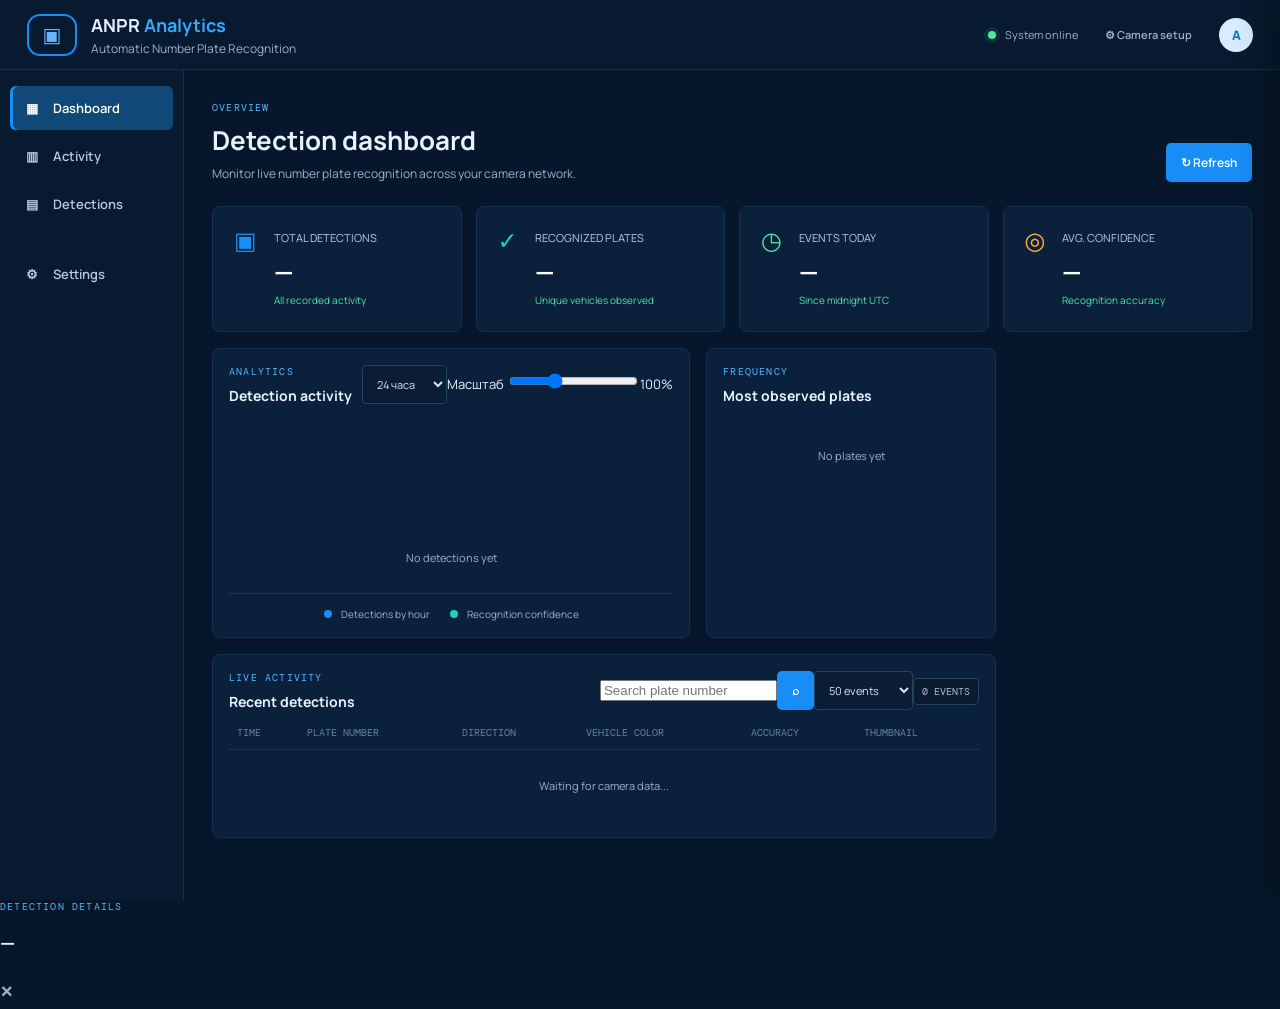
==== commit 6d18c85d: "Remove dashboard network and camera filters" ====
--- a/index.html
+++ b/index.html
@@ -1 +1 @@
-<!doctype html><html lang="en"><head><meta charset="utf-8"><meta name="viewport" content="width=device-width,initial-scale=1"><title>ANPR Analytics</title><link rel="stylesheet" href="./styles.css"></head><body><header><div class="brand"><span class="mark">▣</span><div><strong>ANPR <b>Analytics</b></strong><small>Automatic Number Plate Recognition</small></div></div><div class="header-actions"><span class="live"><i></i> System online</span><button class="icon-button" id="camera-settings" title="Manage cameras">⚙ <span>Camera setup</span></button><span class="avatar">A</span></div></header><div class="app-layout"><nav class="sidebar"><a class="nav-item active" href="#overview">▦ <span>Dashboard</span></a><a class="nav-item" href="#activity">▥ <span>Activity</span></a><a class="nav-item" href="#detections">▤ <span>Detections</span></a><a class="nav-item" href="#cameras">◉ <span>Cameras</span></a><button class="nav-item settings-link" id="camera-settings-side">⚙ <span>Settings</span></button></nav><main><section class="title-row" id="overview"><div><p class="eyebrow">OVERVIEW</p><h1>Detection dashboard</h1><p class="sub">Monitor live number plate recognition across your camera network.</p></div><button id="refresh">↻ Refresh</button></section><section class="stats"><div class="stat"><span class="stat-icon blue">▣</span><div><small>TOTAL DETECTIONS</small><b id="total">—</b><em>All recorded activity</em></div></div><div class="stat"><span class="stat-icon teal">✓</span><div><small>RECOGNIZED PLATES</small><b id="unique">—</b><em>Unique vehicles observed</em></div></div><div class="stat"><span class="stat-icon lime">◷</span><div><small>EVENTS TODAY</small><b id="today">—</b><em>Since midnight UTC</em></div></div><div class="stat"><span class="stat-icon orange">◎</span><div><small>AVG. CONFIDENCE</small><b id="confidence">—</b><em>Recognition accuracy</em></div></div></section><div class="content-grid"><div class="main-column"><section class="panel trend" id="activity"><div class="panel-head"><div><p class="eyebrow">ANALYTICS</p><h2>Detection activity</h2></div><div class="chart-controls"><select id="chart-range" aria-label="Количество часовых интервалов"><option value="6">6 часов</option><option value="12">12 часов</option><option value="24" selected>24 часа</option></select><label class="chart-zoom">Масштаб <input id="chart-zoom" type="range" min="60" max="180" value="100" step="10"><span id="chart-zoom-value">100%</span></label></div></div><div id="chart" class="chart"><div class="empty">No detections yet</div></div><div class="chart-key"><span><i class="dot blue"></i> Detections by hour</span><span><i class="dot teal"></i> Recognition confidence</span></div></section><section class="panel frequency"><div class="panel-head"><div><p class="eyebrow">FREQUENCY</p><h2>Most observed plates</h2></div></div><div id="top" class="top-list"><div class="empty">No plates yet</div></div></section><section class="panel events" id="detections"><div class="panel-head"><div><p class="eyebrow">LIVE ACTIVITY</p><h2>Recent detections</h2></div><div class="feed-tools"><input id="plate-search" type="search" placeholder="Search plate number" autocomplete="off"><button class="search-button" id="search-plate" title="Search plate number">⌕</button><select id="event-limit" title="Number of events to display"><option value="25">25 events</option><option value="50" selected>50 events</option><option value="100">100 events</option><option value="250">250 events</option><option value="500">500 events</option></select><select id="camera-filter"><option value="">All cameras</option></select><span id="event-count" class="period">0 EVENTS</span></div></div><div class="table-wrap"><table><thead><tr><th>TIME</th><th>PLATE NUMBER</th><th>DIRECTION</th><th>VEHICLE COLOR</th><th>ACCURACY</th><th>THUMBNAIL</th></tr></thead><tbody id="events"><tr><td colspan="6" class="empty">Waiting for camera data...</td></tr></tbody></table></div></section></div><aside class="right-rail"><section class="panel filters"><div class="panel-head"><h2>Filters</h2></div><label>Camera<select id="camera-filter-side"><option value="">All cameras</option></select></label><label>Plate type<select disabled><option>All vehicle types</option></select></label><button id="apply-filters">⌕ Apply filters</button></section><section class="panel live-view"><div class="panel-head"><h2><i class="dot lime"></i> Live view</h2></div><div class="camera-preview"><span>LIVE</span><div class="camera-preview-icon">▣</div><p>Waiting for camera snapshot</p></div><div class="last-event"><p class="eyebrow">LATEST DETECTION</p><b id="latest-plate">—</b><dl><div><dt>Direction</dt><dd id="latest-camera">—</dd></div><div><dt>Time</dt><dd id="latest-time">—</dd></div></dl></div></section><section class="panel network" id="cameras"><div class="panel-head"><div><p class="eyebrow">NETWORK</p><h2>Connected cameras</h2></div><button class="small-action" id="open-cameras">Manage</button></div><div id="network-cameras" class="network-list"><div class="empty">No cameras configured</div></div></section></aside></div></main></div><div class="event-modal" id="event-modal" aria-hidden="true"><section class="event-dialog" role="dialog" aria-modal="true" aria-labelledby="modal-plate"><div class="modal-head"><div><p class="eyebrow">DETECTION DETAILS</p><h2 id="modal-plate">—</h2></div><button class="close-button" id="close-modal" title="Close">×</button></div><div id="modal-image" class="modal-image"></div><div id="modal-details" class="modal-details"></div></section></div><div class="drawer-backdrop" id="drawer-backdrop"></div><aside class="drawer" id="camera-drawer"><div class="drawer-head"><div><p class="eyebrow">SYSTEM / SOURCES</p><h2>Camera setup</h2></div><button class="close-button" id="close-drawer" title="Close">×</button></div><p class="drawer-intro">Connect and label the cameras that send ANPR detections to Platewatch.</p><form id="camera-form"><label>Camera name<input name="name" placeholder="North entrance" required maxlength="80"></label><label>Location <span>optional</span><input name="location" placeholder="Parking level 1"></label><label>Ingest URL <span>optional</span><input name="endpoint" placeholder="http://camera.local/anpr"></label><button class="primary" type="submit">＋ Add camera</button></form><form id="retention-form" class="retention-form"><div><p class="eyebrow">DATA RETENTION</p><label>Keep detections for<input id="retention-days" name="retention_days" type="number" min="1" max="3650" value="30" required> days</label></div><button type="submit">Save</button></form><form id="mqtt-form" class="mqtt-form"><p class="eyebrow">MQTT INTEGRATION</p><label class="mqtt-enabled"><input id="mqtt-enabled" type="checkbox"> Enable MQTT publishing</label><label>Broker host<input id="mqtt-host" type="text" value="core-mosquitto" required></label><div class="mqtt-pair"><label>Port<input id="mqtt-port" type="number" min="1" max="65535" value="1883" required></label><label>Client ID<input id="mqtt-client-id" type="text" value="platewatch-anpr" required></label></div><label>Username<input id="mqtt-username" type="text" autocomplete="username"></label><label>Password<input id="mqtt-password" type="password" autocomplete="current-password" placeholder="Leave blank to keep saved password"></label><label>State topic<input id="mqtt-topic" type="text" value="platewatch/last_detection" required></label><label>Discovery prefix<input id="mqtt-discovery-prefix" type="text" value="homeassistant" required></label><div class="mqtt-actions"><button type="submit">Save MQTT</button><button id="mqtt-test" type="button" class="secondary-button">Test connection</button></div></form><div class="camera-list-head"><p class="eyebrow">CONNECTED CAMERAS</p><span id="camera-count">0</span></div><div id="camera-list" class="camera-list"></div></aside><script src="./app.js"></script></body></html>
+<!doctype html><html lang="en"><head><meta charset="utf-8"><meta name="viewport" content="width=device-width,initial-scale=1"><title>ANPR Analytics</title><link rel="stylesheet" href="./styles.css"></head><body><header><div class="brand"><span class="mark">▣</span><div><strong>ANPR <b>Analytics</b></strong><small>Automatic Number Plate Recognition</small></div></div><div class="header-actions"><span class="live"><i></i> System online</span><button class="icon-button" id="camera-settings" title="Manage cameras">⚙ <span>Camera setup</span></button><span class="avatar">A</span></div></header><div class="app-layout"><nav class="sidebar"><a class="nav-item active" href="#overview">▦ <span>Dashboard</span></a><a class="nav-item" href="#activity">▥ <span>Activity</span></a><a class="nav-item" href="#detections">▤ <span>Detections</span></a><button class="nav-item settings-link" id="camera-settings-side">⚙ <span>Settings</span></button></nav><main><section class="title-row" id="overview"><div><p class="eyebrow">OVERVIEW</p><h1>Detection dashboard</h1><p class="sub">Monitor live number plate recognition across your camera network.</p></div><button id="refresh">↻ Refresh</button></section><section class="stats"><div class="stat"><span class="stat-icon blue">▣</span><div><small>TOTAL DETECTIONS</small><b id="total">—</b><em>All recorded activity</em></div></div><div class="stat"><span class="stat-icon teal">✓</span><div><small>RECOGNIZED PLATES</small><b id="unique">—</b><em>Unique vehicles observed</em></div></div><div class="stat"><span class="stat-icon lime">◷</span><div><small>EVENTS TODAY</small><b id="today">—</b><em>Since midnight UTC</em></div></div><div class="stat"><span class="stat-icon orange">◎</span><div><small>AVG. CONFIDENCE</small><b id="confidence">—</b><em>Recognition accuracy</em></div></div></section><div class="content-grid"><div class="main-column"><section class="panel trend" id="activity"><div class="panel-head"><div><p class="eyebrow">ANALYTICS</p><h2>Detection activity</h2></div><div class="chart-controls"><select id="chart-range" aria-label="Количество часовых интервалов"><option value="6">6 часов</option><option value="12">12 часов</option><option value="24" selected>24 часа</option></select><label class="chart-zoom">Масштаб <input id="chart-zoom" type="range" min="60" max="180" value="100" step="10"><span id="chart-zoom-value">100%</span></label></div></div><div id="chart" class="chart"><div class="empty">No detections yet</div></div><div class="chart-key"><span><i class="dot blue"></i> Detections by hour</span><span><i class="dot teal"></i> Recognition confidence</span></div></section><section class="panel frequency"><div class="panel-head"><div><p class="eyebrow">FREQUENCY</p><h2>Most observed plates</h2></div></div><div id="top" class="top-list"><div class="empty">No plates yet</div></div></section><section class="panel events" id="detections"><div class="panel-head"><div><p class="eyebrow">LIVE ACTIVITY</p><h2>Recent detections</h2></div><div class="feed-tools"><input id="plate-search" type="search" placeholder="Search plate number" autocomplete="off"><button class="search-button" id="search-plate" title="Search plate number">⌕</button><select id="event-limit" title="Number of events to display"><option value="25">25 events</option><option value="50" selected>50 events</option><option value="100">100 events</option><option value="250">250 events</option><option value="500">500 events</option></select><span id="event-count" class="period">0 EVENTS</span></div></div><div class="table-wrap"><table><thead><tr><th>TIME</th><th>PLATE NUMBER</th><th>DIRECTION</th><th>VEHICLE COLOR</th><th>ACCURACY</th><th>THUMBNAIL</th></tr></thead><tbody id="events"><tr><td colspan="6" class="empty">Waiting for camera data...</td></tr></tbody></table></div></section></div></div></main></div><div class="event-modal" id="event-modal" aria-hidden="true"><section class="event-dialog" role="dialog" aria-modal="true" aria-labelledby="modal-plate"><div class="modal-head"><div><p class="eyebrow">DETECTION DETAILS</p><h2 id="modal-plate">—</h2></div><button class="close-button" id="close-modal" title="Close">×</button></div><div id="modal-image" class="modal-image"></div><div id="modal-details" class="modal-details"></div></section></div><div class="drawer-backdrop" id="drawer-backdrop"></div><aside class="drawer" id="camera-drawer"><div class="drawer-head"><div><p class="eyebrow">SYSTEM / SOURCES</p><h2>Camera setup</h2></div><button class="close-button" id="close-drawer" title="Close">×</button></div><p class="drawer-intro">Connect and label the cameras that send ANPR detections to Platewatch.</p><form id="camera-form"><label>Camera name<input name="name" placeholder="North entrance" required maxlength="80"></label><label>Location <span>optional</span><input name="location" placeholder="Parking level 1"></label><label>Ingest URL <span>optional</span><input name="endpoint" placeholder="http://camera.local/anpr"></label><button class="primary" type="submit">＋ Add camera</button></form><form id="retention-form" class="retention-form"><div><p class="eyebrow">DATA RETENTION</p><label>Keep detections for<input id="retention-days" name="retention_days" type="number" min="1" max="3650" value="30" required> days</label></div><button type="submit">Save</button></form><form id="mqtt-form" class="mqtt-form"><p class="eyebrow">MQTT INTEGRATION</p><label class="mqtt-enabled"><input id="mqtt-enabled" type="checkbox"> Enable MQTT publishing</label><label>Broker host<input id="mqtt-host" type="text" value="core-mosquitto" required></label><div class="mqtt-pair"><label>Port<input id="mqtt-port" type="number" min="1" max="65535" value="1883" required></label><label>Client ID<input id="mqtt-client-id" type="text" value="platewatch-anpr" required></label></div><label>Username<input id="mqtt-username" type="text" autocomplete="username"></label><label>Password<input id="mqtt-password" type="password" autocomplete="current-password" placeholder="Leave blank to keep saved password"></label><label>State topic<input id="mqtt-topic" type="text" value="platewatch/last_detection" required></label><label>Discovery prefix<input id="mqtt-discovery-prefix" type="text" value="homeassistant" required></label><div class="mqtt-actions"><button type="submit">Save MQTT</button><button id="mqtt-test" type="button" class="secondary-button">Test connection</button></div></form><div class="camera-list-head"><p class="eyebrow">CONNECTED CAMERAS</p><span id="camera-count">0</span></div><div id="camera-list" class="camera-list"></div></aside><script src="./app.js"></script></body></html>
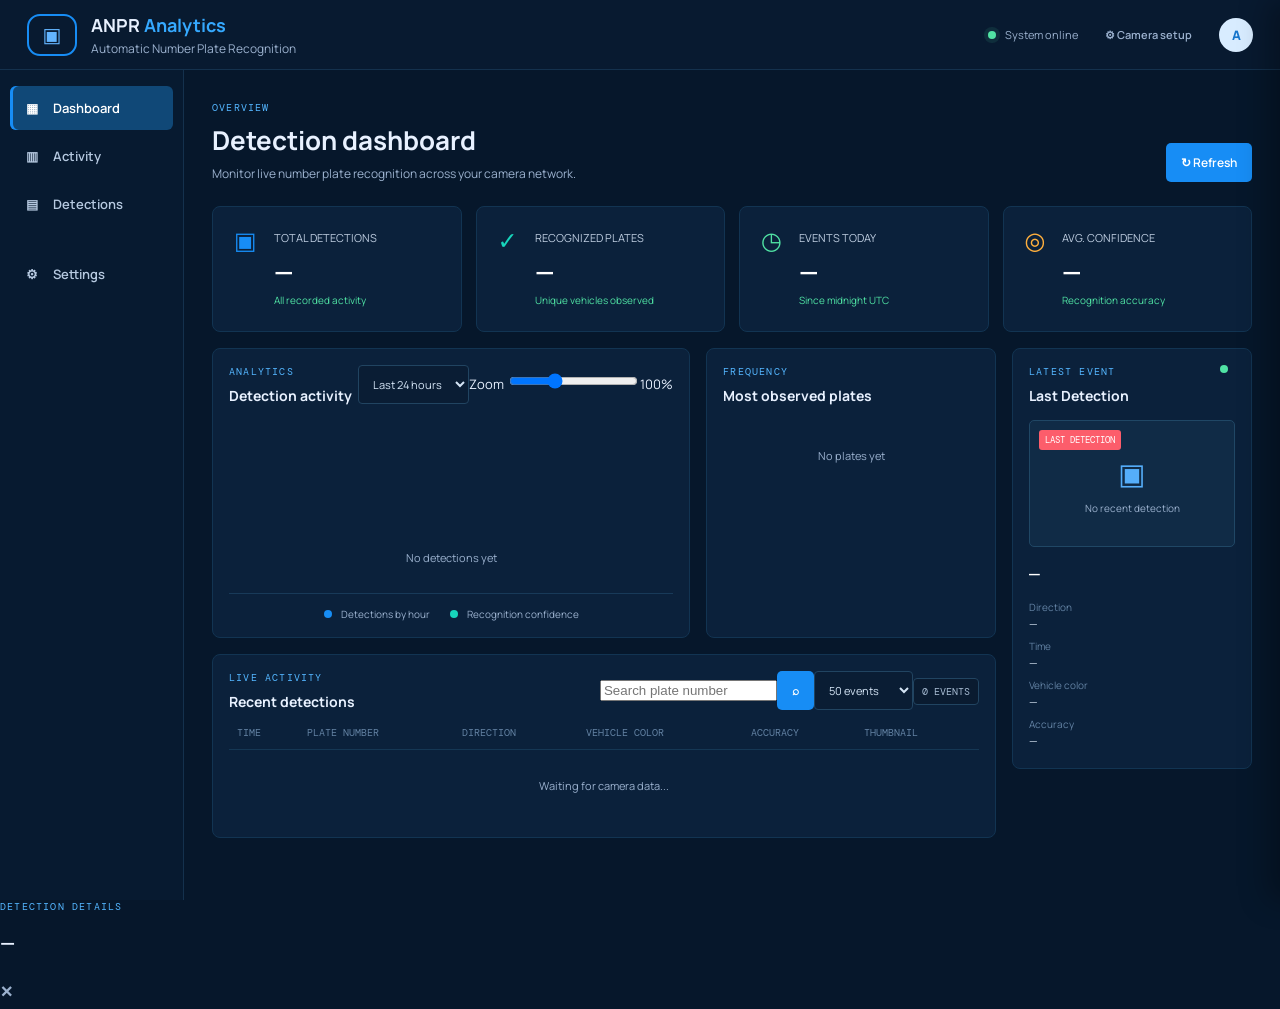
==== commit 47507e29: "Restore last detection and polish analytics controls" ====
--- a/index.html
+++ b/index.html
@@ -1 +1 @@
-<!doctype html><html lang="en"><head><meta charset="utf-8"><meta name="viewport" content="width=device-width,initial-scale=1"><title>ANPR Analytics</title><link rel="stylesheet" href="./styles.css"></head><body><header><div class="brand"><span class="mark">▣</span><div><strong>ANPR <b>Analytics</b></strong><small>Automatic Number Plate Recognition</small></div></div><div class="header-actions"><span class="live"><i></i> System online</span><button class="icon-button" id="camera-settings" title="Manage cameras">⚙ <span>Camera setup</span></button><span class="avatar">A</span></div></header><div class="app-layout"><nav class="sidebar"><a class="nav-item active" href="#overview">▦ <span>Dashboard</span></a><a class="nav-item" href="#activity">▥ <span>Activity</span></a><a class="nav-item" href="#detections">▤ <span>Detections</span></a><button class="nav-item settings-link" id="camera-settings-side">⚙ <span>Settings</span></button></nav><main><section class="title-row" id="overview"><div><p class="eyebrow">OVERVIEW</p><h1>Detection dashboard</h1><p class="sub">Monitor live number plate recognition across your camera network.</p></div><button id="refresh">↻ Refresh</button></section><section class="stats"><div class="stat"><span class="stat-icon blue">▣</span><div><small>TOTAL DETECTIONS</small><b id="total">—</b><em>All recorded activity</em></div></div><div class="stat"><span class="stat-icon teal">✓</span><div><small>RECOGNIZED PLATES</small><b id="unique">—</b><em>Unique vehicles observed</em></div></div><div class="stat"><span class="stat-icon lime">◷</span><div><small>EVENTS TODAY</small><b id="today">—</b><em>Since midnight UTC</em></div></div><div class="stat"><span class="stat-icon orange">◎</span><div><small>AVG. CONFIDENCE</small><b id="confidence">—</b><em>Recognition accuracy</em></div></div></section><div class="content-grid"><div class="main-column"><section class="panel trend" id="activity"><div class="panel-head"><div><p class="eyebrow">ANALYTICS</p><h2>Detection activity</h2></div><div class="chart-controls"><select id="chart-range" aria-label="Количество часовых интервалов"><option value="6">6 часов</option><option value="12">12 часов</option><option value="24" selected>24 часа</option></select><label class="chart-zoom">Масштаб <input id="chart-zoom" type="range" min="60" max="180" value="100" step="10"><span id="chart-zoom-value">100%</span></label></div></div><div id="chart" class="chart"><div class="empty">No detections yet</div></div><div class="chart-key"><span><i class="dot blue"></i> Detections by hour</span><span><i class="dot teal"></i> Recognition confidence</span></div></section><section class="panel frequency"><div class="panel-head"><div><p class="eyebrow">FREQUENCY</p><h2>Most observed plates</h2></div></div><div id="top" class="top-list"><div class="empty">No plates yet</div></div></section><section class="panel events" id="detections"><div class="panel-head"><div><p class="eyebrow">LIVE ACTIVITY</p><h2>Recent detections</h2></div><div class="feed-tools"><input id="plate-search" type="search" placeholder="Search plate number" autocomplete="off"><button class="search-button" id="search-plate" title="Search plate number">⌕</button><select id="event-limit" title="Number of events to display"><option value="25">25 events</option><option value="50" selected>50 events</option><option value="100">100 events</option><option value="250">250 events</option><option value="500">500 events</option></select><span id="event-count" class="period">0 EVENTS</span></div></div><div class="table-wrap"><table><thead><tr><th>TIME</th><th>PLATE NUMBER</th><th>DIRECTION</th><th>VEHICLE COLOR</th><th>ACCURACY</th><th>THUMBNAIL</th></tr></thead><tbody id="events"><tr><td colspan="6" class="empty">Waiting for camera data...</td></tr></tbody></table></div></section></div></div></main></div><div class="event-modal" id="event-modal" aria-hidden="true"><section class="event-dialog" role="dialog" aria-modal="true" aria-labelledby="modal-plate"><div class="modal-head"><div><p class="eyebrow">DETECTION DETAILS</p><h2 id="modal-plate">—</h2></div><button class="close-button" id="close-modal" title="Close">×</button></div><div id="modal-image" class="modal-image"></div><div id="modal-details" class="modal-details"></div></section></div><div class="drawer-backdrop" id="drawer-backdrop"></div><aside class="drawer" id="camera-drawer"><div class="drawer-head"><div><p class="eyebrow">SYSTEM / SOURCES</p><h2>Camera setup</h2></div><button class="close-button" id="close-drawer" title="Close">×</button></div><p class="drawer-intro">Connect and label the cameras that send ANPR detections to Platewatch.</p><form id="camera-form"><label>Camera name<input name="name" placeholder="North entrance" required maxlength="80"></label><label>Location <span>optional</span><input name="location" placeholder="Parking level 1"></label><label>Ingest URL <span>optional</span><input name="endpoint" placeholder="http://camera.local/anpr"></label><button class="primary" type="submit">＋ Add camera</button></form><form id="retention-form" class="retention-form"><div><p class="eyebrow">DATA RETENTION</p><label>Keep detections for<input id="retention-days" name="retention_days" type="number" min="1" max="3650" value="30" required> days</label></div><button type="submit">Save</button></form><form id="mqtt-form" class="mqtt-form"><p class="eyebrow">MQTT INTEGRATION</p><label class="mqtt-enabled"><input id="mqtt-enabled" type="checkbox"> Enable MQTT publishing</label><label>Broker host<input id="mqtt-host" type="text" value="core-mosquitto" required></label><div class="mqtt-pair"><label>Port<input id="mqtt-port" type="number" min="1" max="65535" value="1883" required></label><label>Client ID<input id="mqtt-client-id" type="text" value="platewatch-anpr" required></label></div><label>Username<input id="mqtt-username" type="text" autocomplete="username"></label><label>Password<input id="mqtt-password" type="password" autocomplete="current-password" placeholder="Leave blank to keep saved password"></label><label>State topic<input id="mqtt-topic" type="text" value="platewatch/last_detection" required></label><label>Discovery prefix<input id="mqtt-discovery-prefix" type="text" value="homeassistant" required></label><div class="mqtt-actions"><button type="submit">Save MQTT</button><button id="mqtt-test" type="button" class="secondary-button">Test connection</button></div></form><div class="camera-list-head"><p class="eyebrow">CONNECTED CAMERAS</p><span id="camera-count">0</span></div><div id="camera-list" class="camera-list"></div></aside><script src="./app.js"></script></body></html>
+<!doctype html><html lang="en"><head><meta charset="utf-8"><meta name="viewport" content="width=device-width,initial-scale=1"><title>ANPR Analytics</title><link rel="stylesheet" href="./styles.css"></head><body><header><div class="brand"><span class="mark">▣</span><div><strong>ANPR <b>Analytics</b></strong><small>Automatic Number Plate Recognition</small></div></div><div class="header-actions"><span class="live"><i></i> System online</span><button class="icon-button" id="camera-settings" title="Manage cameras">⚙ <span>Camera setup</span></button><span class="avatar">A</span></div></header><div class="app-layout"><nav class="sidebar"><a class="nav-item active" href="#overview">▦ <span>Dashboard</span></a><a class="nav-item" href="#activity">▥ <span>Activity</span></a><a class="nav-item" href="#detections">▤ <span>Detections</span></a><button class="nav-item settings-link" id="camera-settings-side">⚙ <span>Settings</span></button></nav><main><section class="title-row" id="overview"><div><p class="eyebrow">OVERVIEW</p><h1>Detection dashboard</h1><p class="sub">Monitor live number plate recognition across your camera network.</p></div><button id="refresh">↻ Refresh</button></section><section class="stats"><div class="stat"><span class="stat-icon blue">▣</span><div><small>TOTAL DETECTIONS</small><b id="total">—</b><em>All recorded activity</em></div></div><div class="stat"><span class="stat-icon teal">✓</span><div><small>RECOGNIZED PLATES</small><b id="unique">—</b><em>Unique vehicles observed</em></div></div><div class="stat"><span class="stat-icon lime">◷</span><div><small>EVENTS TODAY</small><b id="today">—</b><em>Since midnight UTC</em></div></div><div class="stat"><span class="stat-icon orange">◎</span><div><small>AVG. CONFIDENCE</small><b id="confidence">—</b><em>Recognition accuracy</em></div></div></section><div class="content-grid"><div class="main-column"><section class="panel trend" id="activity"><div class="panel-head"><div><p class="eyebrow">ANALYTICS</p><h2>Detection activity</h2></div><div class="chart-controls"><select id="chart-range" aria-label="Analytics time interval"><option value="6">Last 6 hours</option><option value="12">Last 12 hours</option><option value="24" selected>Last 24 hours</option></select><label class="chart-zoom">Zoom <input id="chart-zoom" type="range" min="60" max="180" value="100" step="10"><span id="chart-zoom-value">100%</span></label></div></div><div id="chart" class="chart"><div class="empty">No detections yet</div></div><div class="chart-key"><span><i class="dot blue"></i> Detections by hour</span><span><i class="dot teal"></i> Recognition confidence</span></div></section><section class="panel frequency"><div class="panel-head"><div><p class="eyebrow">FREQUENCY</p><h2>Most observed plates</h2></div></div><div id="top" class="top-list"><div class="empty">No plates yet</div></div></section><section class="panel events" id="detections"><div class="panel-head"><div><p class="eyebrow">LIVE ACTIVITY</p><h2>Recent detections</h2></div><div class="feed-tools"><input id="plate-search" type="search" placeholder="Search plate number" autocomplete="off"><button class="search-button" id="search-plate" title="Search plate number">⌕</button><select id="event-limit" title="Number of events to display"><option value="25">25 events</option><option value="50" selected>50 events</option><option value="100">100 events</option><option value="250">250 events</option><option value="500">500 events</option></select><span id="event-count" class="period">0 EVENTS</span></div></div><div class="table-wrap"><table><thead><tr><th>TIME</th><th>PLATE NUMBER</th><th>DIRECTION</th><th>VEHICLE COLOR</th><th>ACCURACY</th><th>THUMBNAIL</th></tr></thead><tbody id="events"><tr><td colspan="6" class="empty">Waiting for camera data...</td></tr></tbody></table></div></section></div><aside class="right-rail"><section class="panel live-view"><div class="panel-head"><div><p class="eyebrow">LATEST EVENT</p><h2>Last Detection</h2></div><i class="dot lime"></i></div><div class="camera-preview"><span>LAST DETECTION</span><div class="camera-preview-icon">▣</div><p>No recent detection</p></div><div class="last-event"><b id="latest-plate">—</b><dl><div><dt>Direction</dt><dd id="latest-camera">—</dd></div><div><dt>Time</dt><dd id="latest-time">—</dd></div><div><dt>Vehicle color</dt><dd id="latest-color">—</dd></div><div><dt>Accuracy</dt><dd id="latest-confidence">—</dd></div></dl></div></section></aside></div></main></div><div class="event-modal" id="event-modal" aria-hidden="true"><section class="event-dialog" role="dialog" aria-modal="true" aria-labelledby="modal-plate"><div class="modal-head"><div><p class="eyebrow">DETECTION DETAILS</p><h2 id="modal-plate">—</h2></div><button class="close-button" id="close-modal" title="Close">×</button></div><div id="modal-image" class="modal-image"></div><div id="modal-details" class="modal-details"></div></section></div><div class="drawer-backdrop" id="drawer-backdrop"></div><aside class="drawer" id="camera-drawer"><div class="drawer-head"><div><p class="eyebrow">SYSTEM / SOURCES</p><h2>Camera setup</h2></div><button class="close-button" id="close-drawer" title="Close">×</button></div><p class="drawer-intro">Connect and label the cameras that send ANPR detections to Platewatch.</p><form id="camera-form"><label>Camera name<input name="name" placeholder="North entrance" required maxlength="80"></label><label>Location <span>optional</span><input name="location" placeholder="Parking level 1"></label><label>Ingest URL <span>optional</span><input name="endpoint" placeholder="http://camera.local/anpr"></label><button class="primary" type="submit">＋ Add camera</button></form><form id="retention-form" class="retention-form"><div><p class="eyebrow">DATA RETENTION</p><label>Keep detections for<input id="retention-days" name="retention_days" type="number" min="1" max="3650" value="30" required> days</label></div><button type="submit">Save</button></form><form id="mqtt-form" class="mqtt-form"><p class="eyebrow">MQTT INTEGRATION</p><label class="mqtt-enabled"><input id="mqtt-enabled" type="checkbox"> Enable MQTT publishing</label><label>Broker host<input id="mqtt-host" type="text" value="core-mosquitto" required></label><div class="mqtt-pair"><label>Port<input id="mqtt-port" type="number" min="1" max="65535" value="1883" required></label><label>Client ID<input id="mqtt-client-id" type="text" value="platewatch-anpr" required></label></div><label>Username<input id="mqtt-username" type="text" autocomplete="username"></label><label>Password<input id="mqtt-password" type="password" autocomplete="current-password" placeholder="Leave blank to keep saved password"></label><label>State topic<input id="mqtt-topic" type="text" value="platewatch/last_detection" required></label><label>Discovery prefix<input id="mqtt-discovery-prefix" type="text" value="homeassistant" required></label><div class="mqtt-actions"><button type="submit">Save MQTT</button><button id="mqtt-test" type="button" class="secondary-button">Test connection</button></div></form><div class="camera-list-head"><p class="eyebrow">CONNECTED CAMERAS</p><span id="camera-count">0</span></div><div id="camera-list" class="camera-list"></div></aside><script src="./app.js"></script></body></html>
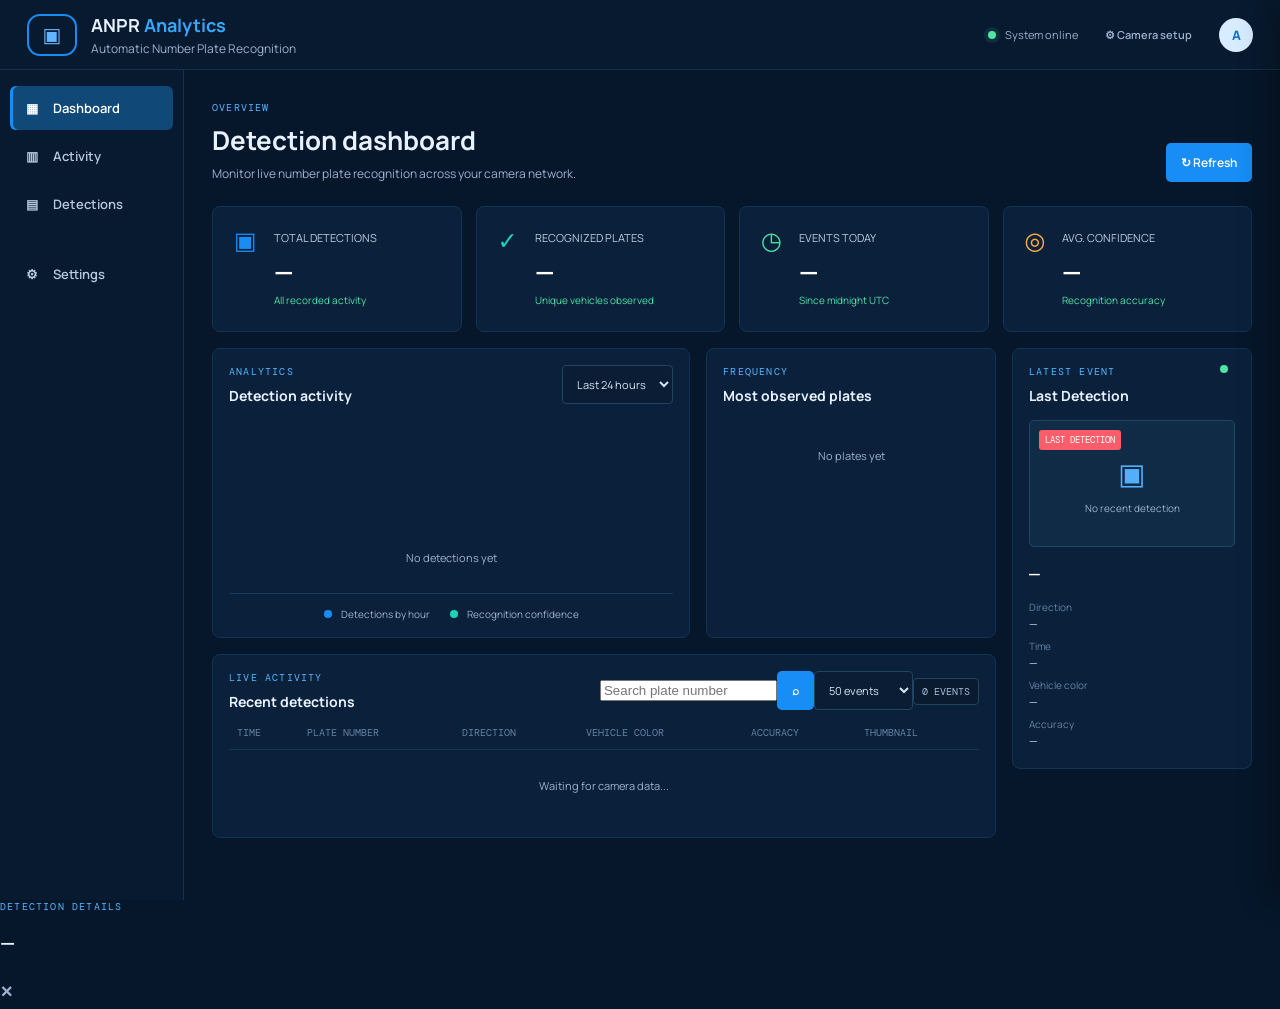
==== commit 671bbb52: "Place last detection beside analytics" ====
--- a/index.html
+++ b/index.html
@@ -1 +1 @@
-<!doctype html><html lang="en"><head><meta charset="utf-8"><meta name="viewport" content="width=device-width,initial-scale=1"><title>ANPR Analytics</title><link rel="stylesheet" href="./styles.css"></head><body><header><div class="brand"><span class="mark">▣</span><div><strong>ANPR <b>Analytics</b></strong><small>Automatic Number Plate Recognition</small></div></div><div class="header-actions"><span class="live"><i></i> System online</span><button class="icon-button" id="camera-settings" title="Manage cameras">⚙ <span>Camera setup</span></button><span class="avatar">A</span></div></header><div class="app-layout"><nav class="sidebar"><a class="nav-item active" href="#overview">▦ <span>Dashboard</span></a><a class="nav-item" href="#activity">▥ <span>Activity</span></a><a class="nav-item" href="#detections">▤ <span>Detections</span></a><button class="nav-item settings-link" id="camera-settings-side">⚙ <span>Settings</span></button></nav><main><section class="title-row" id="overview"><div><p class="eyebrow">OVERVIEW</p><h1>Detection dashboard</h1><p class="sub">Monitor live number plate recognition across your camera network.</p></div><button id="refresh">↻ Refresh</button></section><section class="stats"><div class="stat"><span class="stat-icon blue">▣</span><div><small>TOTAL DETECTIONS</small><b id="total">—</b><em>All recorded activity</em></div></div><div class="stat"><span class="stat-icon teal">✓</span><div><small>RECOGNIZED PLATES</small><b id="unique">—</b><em>Unique vehicles observed</em></div></div><div class="stat"><span class="stat-icon lime">◷</span><div><small>EVENTS TODAY</small><b id="today">—</b><em>Since midnight UTC</em></div></div><div class="stat"><span class="stat-icon orange">◎</span><div><small>AVG. CONFIDENCE</small><b id="confidence">—</b><em>Recognition accuracy</em></div></div></section><div class="content-grid"><div class="main-column"><section class="panel trend" id="activity"><div class="panel-head"><div><p class="eyebrow">ANALYTICS</p><h2>Detection activity</h2></div><div class="chart-controls"><select id="chart-range" aria-label="Analytics time interval"><option value="6">Last 6 hours</option><option value="12">Last 12 hours</option><option value="24" selected>Last 24 hours</option></select><label class="chart-zoom">Zoom <input id="chart-zoom" type="range" min="60" max="180" value="100" step="10"><span id="chart-zoom-value">100%</span></label></div></div><div id="chart" class="chart"><div class="empty">No detections yet</div></div><div class="chart-key"><span><i class="dot blue"></i> Detections by hour</span><span><i class="dot teal"></i> Recognition confidence</span></div></section><section class="panel frequency"><div class="panel-head"><div><p class="eyebrow">FREQUENCY</p><h2>Most observed plates</h2></div></div><div id="top" class="top-list"><div class="empty">No plates yet</div></div></section><section class="panel events" id="detections"><div class="panel-head"><div><p class="eyebrow">LIVE ACTIVITY</p><h2>Recent detections</h2></div><div class="feed-tools"><input id="plate-search" type="search" placeholder="Search plate number" autocomplete="off"><button class="search-button" id="search-plate" title="Search plate number">⌕</button><select id="event-limit" title="Number of events to display"><option value="25">25 events</option><option value="50" selected>50 events</option><option value="100">100 events</option><option value="250">250 events</option><option value="500">500 events</option></select><span id="event-count" class="period">0 EVENTS</span></div></div><div class="table-wrap"><table><thead><tr><th>TIME</th><th>PLATE NUMBER</th><th>DIRECTION</th><th>VEHICLE COLOR</th><th>ACCURACY</th><th>THUMBNAIL</th></tr></thead><tbody id="events"><tr><td colspan="6" class="empty">Waiting for camera data...</td></tr></tbody></table></div></section></div><aside class="right-rail"><section class="panel live-view"><div class="panel-head"><div><p class="eyebrow">LATEST EVENT</p><h2>Last Detection</h2></div><i class="dot lime"></i></div><div class="camera-preview"><span>LAST DETECTION</span><div class="camera-preview-icon">▣</div><p>No recent detection</p></div><div class="last-event"><b id="latest-plate">—</b><dl><div><dt>Direction</dt><dd id="latest-camera">—</dd></div><div><dt>Time</dt><dd id="latest-time">—</dd></div><div><dt>Vehicle color</dt><dd id="latest-color">—</dd></div><div><dt>Accuracy</dt><dd id="latest-confidence">—</dd></div></dl></div></section></aside></div></main></div><div class="event-modal" id="event-modal" aria-hidden="true"><section class="event-dialog" role="dialog" aria-modal="true" aria-labelledby="modal-plate"><div class="modal-head"><div><p class="eyebrow">DETECTION DETAILS</p><h2 id="modal-plate">—</h2></div><button class="close-button" id="close-modal" title="Close">×</button></div><div id="modal-image" class="modal-image"></div><div id="modal-details" class="modal-details"></div></section></div><div class="drawer-backdrop" id="drawer-backdrop"></div><aside class="drawer" id="camera-drawer"><div class="drawer-head"><div><p class="eyebrow">SYSTEM / SOURCES</p><h2>Camera setup</h2></div><button class="close-button" id="close-drawer" title="Close">×</button></div><p class="drawer-intro">Connect and label the cameras that send ANPR detections to Platewatch.</p><form id="camera-form"><label>Camera name<input name="name" placeholder="North entrance" required maxlength="80"></label><label>Location <span>optional</span><input name="location" placeholder="Parking level 1"></label><label>Ingest URL <span>optional</span><input name="endpoint" placeholder="http://camera.local/anpr"></label><button class="primary" type="submit">＋ Add camera</button></form><form id="retention-form" class="retention-form"><div><p class="eyebrow">DATA RETENTION</p><label>Keep detections for<input id="retention-days" name="retention_days" type="number" min="1" max="3650" value="30" required> days</label></div><button type="submit">Save</button></form><form id="mqtt-form" class="mqtt-form"><p class="eyebrow">MQTT INTEGRATION</p><label class="mqtt-enabled"><input id="mqtt-enabled" type="checkbox"> Enable MQTT publishing</label><label>Broker host<input id="mqtt-host" type="text" value="core-mosquitto" required></label><div class="mqtt-pair"><label>Port<input id="mqtt-port" type="number" min="1" max="65535" value="1883" required></label><label>Client ID<input id="mqtt-client-id" type="text" value="platewatch-anpr" required></label></div><label>Username<input id="mqtt-username" type="text" autocomplete="username"></label><label>Password<input id="mqtt-password" type="password" autocomplete="current-password" placeholder="Leave blank to keep saved password"></label><label>State topic<input id="mqtt-topic" type="text" value="platewatch/last_detection" required></label><label>Discovery prefix<input id="mqtt-discovery-prefix" type="text" value="homeassistant" required></label><div class="mqtt-actions"><button type="submit">Save MQTT</button><button id="mqtt-test" type="button" class="secondary-button">Test connection</button></div></form><div class="camera-list-head"><p class="eyebrow">CONNECTED CAMERAS</p><span id="camera-count">0</span></div><div id="camera-list" class="camera-list"></div></aside><script src="./app.js"></script></body></html>
+<!doctype html><html lang="en"><head><meta charset="utf-8"><meta name="viewport" content="width=device-width,initial-scale=1"><title>ANPR Analytics</title><link rel="stylesheet" href="./styles.css"></head><body><header><div class="brand"><span class="mark">▣</span><div><strong>ANPR <b>Analytics</b></strong><small>Automatic Number Plate Recognition</small></div></div><div class="header-actions"><span class="live"><i></i> System online</span><button class="icon-button" id="camera-settings" title="Manage cameras">⚙ <span>Camera setup</span></button><span class="avatar">A</span></div></header><div class="app-layout"><nav class="sidebar"><a class="nav-item active" href="#overview">▦ <span>Dashboard</span></a><a class="nav-item" href="#activity">▥ <span>Activity</span></a><a class="nav-item" href="#detections">▤ <span>Detections</span></a><button class="nav-item settings-link" id="camera-settings-side">⚙ <span>Settings</span></button></nav><main><section class="title-row" id="overview"><div><p class="eyebrow">OVERVIEW</p><h1>Detection dashboard</h1><p class="sub">Monitor live number plate recognition across your camera network.</p></div><button id="refresh">↻ Refresh</button></section><section class="stats"><div class="stat"><span class="stat-icon blue">▣</span><div><small>TOTAL DETECTIONS</small><b id="total">—</b><em>All recorded activity</em></div></div><div class="stat"><span class="stat-icon teal">✓</span><div><small>RECOGNIZED PLATES</small><b id="unique">—</b><em>Unique vehicles observed</em></div></div><div class="stat"><span class="stat-icon lime">◷</span><div><small>EVENTS TODAY</small><b id="today">—</b><em>Since midnight UTC</em></div></div><div class="stat"><span class="stat-icon orange">◎</span><div><small>AVG. CONFIDENCE</small><b id="confidence">—</b><em>Recognition accuracy</em></div></div></section><div class="content-grid"><div class="main-column"><section class="panel trend" id="activity"><div class="panel-head"><div><p class="eyebrow">ANALYTICS</p><h2>Detection activity</h2></div><div class="chart-controls"><select id="chart-range" aria-label="Analytics time interval"><option value="6">Last 6 hours</option><option value="12">Last 12 hours</option><option value="24" selected>Last 24 hours</option></select></div></div><div id="chart" class="chart"><div class="empty">No detections yet</div></div><div class="chart-key"><span><i class="dot blue"></i> Detections by hour</span><span><i class="dot teal"></i> Recognition confidence</span></div></section><section class="panel frequency"><div class="panel-head"><div><p class="eyebrow">FREQUENCY</p><h2>Most observed plates</h2></div></div><div id="top" class="top-list"><div class="empty">No plates yet</div></div></section><section class="panel events" id="detections"><div class="panel-head"><div><p class="eyebrow">LIVE ACTIVITY</p><h2>Recent detections</h2></div><div class="feed-tools"><input id="plate-search" type="search" placeholder="Search plate number" autocomplete="off"><button class="search-button" id="search-plate" title="Search plate number">⌕</button><select id="event-limit" title="Number of events to display"><option value="25">25 events</option><option value="50" selected>50 events</option><option value="100">100 events</option><option value="250">250 events</option><option value="500">500 events</option></select><span id="event-count" class="period">0 EVENTS</span></div></div><div class="table-wrap"><table><thead><tr><th>TIME</th><th>PLATE NUMBER</th><th>DIRECTION</th><th>VEHICLE COLOR</th><th>ACCURACY</th><th>THUMBNAIL</th></tr></thead><tbody id="events"><tr><td colspan="6" class="empty">Waiting for camera data...</td></tr></tbody></table></div></section></div><aside class="right-rail"><section class="panel live-view"><div class="panel-head"><div><p class="eyebrow">LATEST EVENT</p><h2>Last Detection</h2></div><i class="dot lime"></i></div><div class="camera-preview"><span>LAST DETECTION</span><div class="camera-preview-icon">▣</div><p>No recent detection</p></div><div class="last-event"><b id="latest-plate">—</b><dl><div><dt>Direction</dt><dd id="latest-camera">—</dd></div><div><dt>Time</dt><dd id="latest-time">—</dd></div><div><dt>Vehicle color</dt><dd id="latest-color">—</dd></div><div><dt>Accuracy</dt><dd id="latest-confidence">—</dd></div></dl></div></section></aside></div></main></div><div class="event-modal" id="event-modal" aria-hidden="true"><section class="event-dialog" role="dialog" aria-modal="true" aria-labelledby="modal-plate"><div class="modal-head"><div><p class="eyebrow">DETECTION DETAILS</p><h2 id="modal-plate">—</h2></div><button class="close-button" id="close-modal" title="Close">×</button></div><div id="modal-image" class="modal-image"></div><div id="modal-details" class="modal-details"></div></section></div><div class="drawer-backdrop" id="drawer-backdrop"></div><aside class="drawer" id="camera-drawer"><div class="drawer-head"><div><p class="eyebrow">SYSTEM / SOURCES</p><h2>Camera setup</h2></div><button class="close-button" id="close-drawer" title="Close">×</button></div><p class="drawer-intro">Connect and label the cameras that send ANPR detections to Platewatch.</p><form id="camera-form"><label>Camera name<input name="name" placeholder="North entrance" required maxlength="80"></label><label>Location <span>optional</span><input name="location" placeholder="Parking level 1"></label><label>Ingest URL <span>optional</span><input name="endpoint" placeholder="http://camera.local/anpr"></label><button class="primary" type="submit">＋ Add camera</button></form><form id="retention-form" class="retention-form"><div><p class="eyebrow">DATA RETENTION</p><label>Keep detections for<input id="retention-days" name="retention_days" type="number" min="1" max="3650" value="30" required> days</label></div><button type="submit">Save</button></form><form id="mqtt-form" class="mqtt-form"><p class="eyebrow">MQTT INTEGRATION</p><label class="mqtt-enabled"><input id="mqtt-enabled" type="checkbox"> Enable MQTT publishing</label><label>Broker host<input id="mqtt-host" type="text" value="core-mosquitto" required></label><div class="mqtt-pair"><label>Port<input id="mqtt-port" type="number" min="1" max="65535" value="1883" required></label><label>Client ID<input id="mqtt-client-id" type="text" value="platewatch-anpr" required></label></div><label>Username<input id="mqtt-username" type="text" autocomplete="username"></label><label>Password<input id="mqtt-password" type="password" autocomplete="current-password" placeholder="Leave blank to keep saved password"></label><label>State topic<input id="mqtt-topic" type="text" value="platewatch/last_detection" required></label><label>Discovery prefix<input id="mqtt-discovery-prefix" type="text" value="homeassistant" required></label><div class="mqtt-actions"><button type="submit">Save MQTT</button><button id="mqtt-test" type="button" class="secondary-button">Test connection</button></div></form><div class="camera-list-head"><p class="eyebrow">CONNECTED CAMERAS</p><span id="camera-count">0</span></div><div id="camera-list" class="camera-list"></div></aside><script src="./app.js"></script></body></html>
